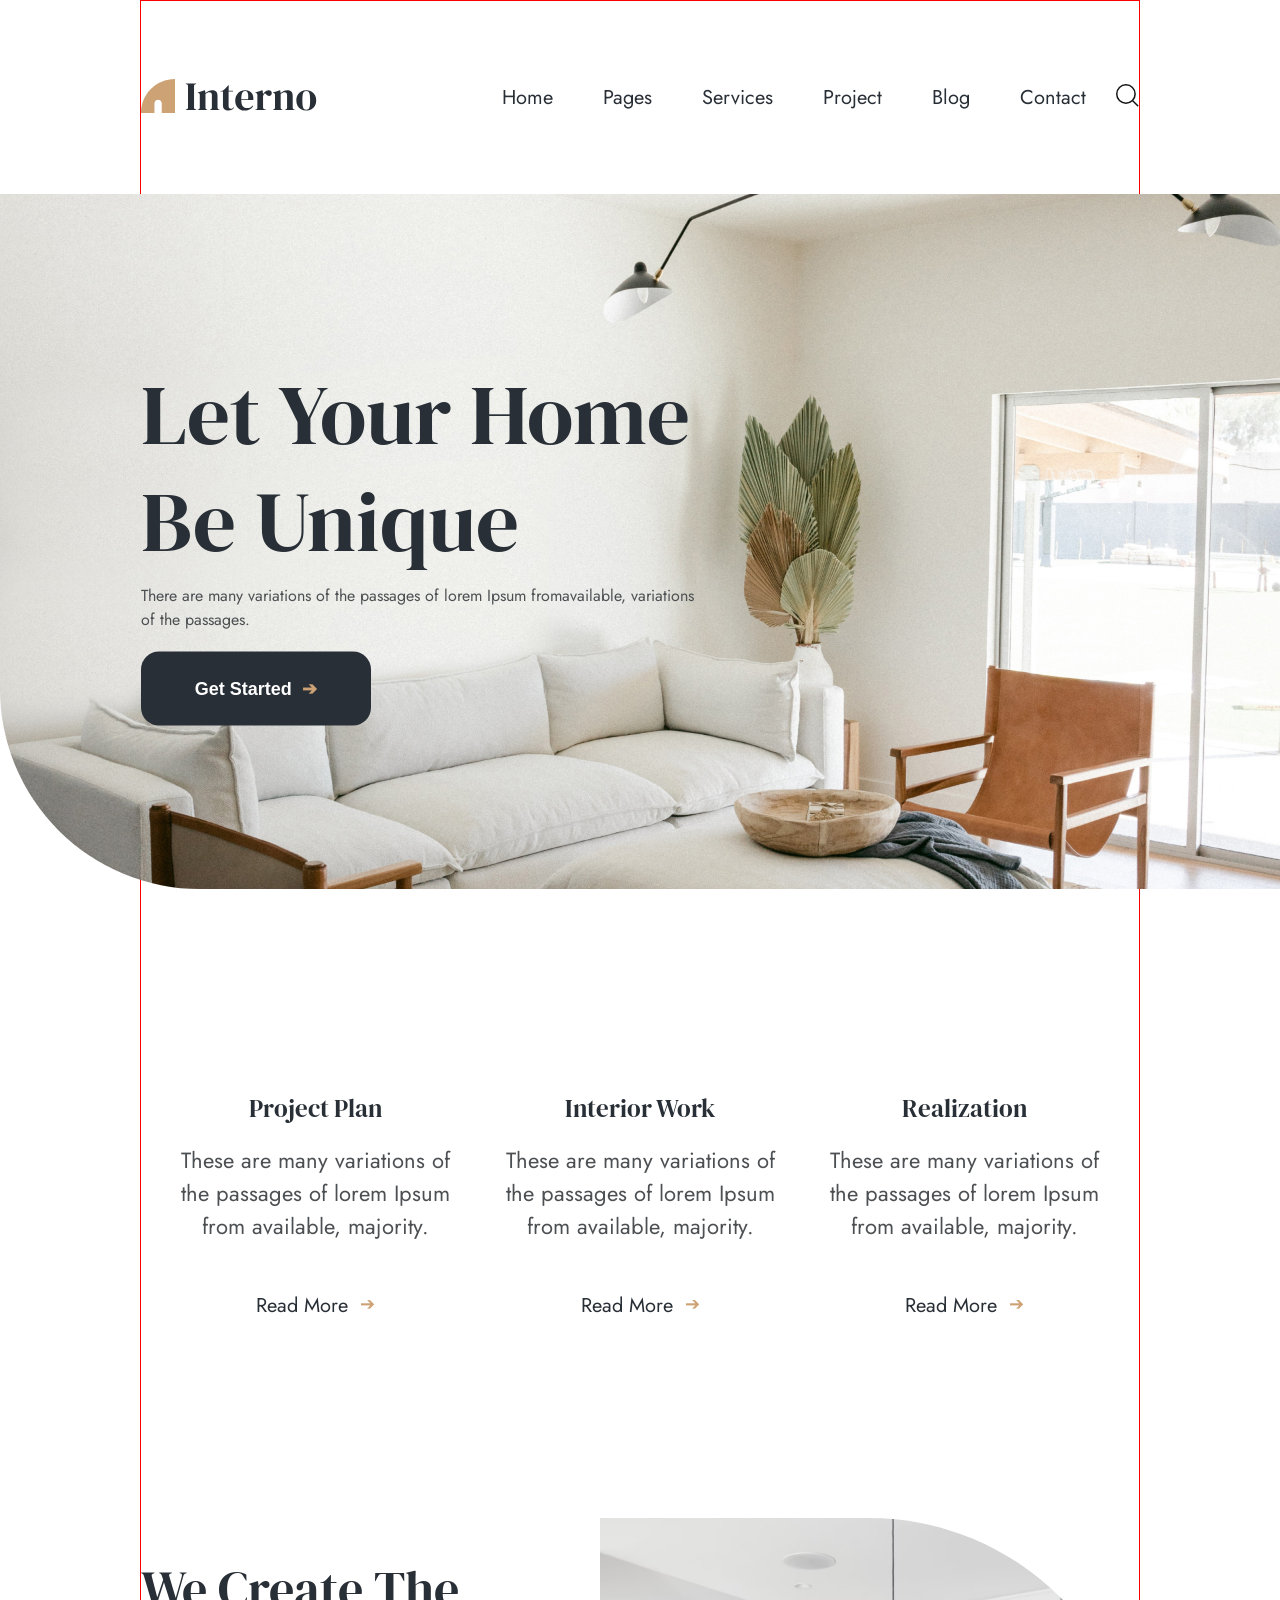
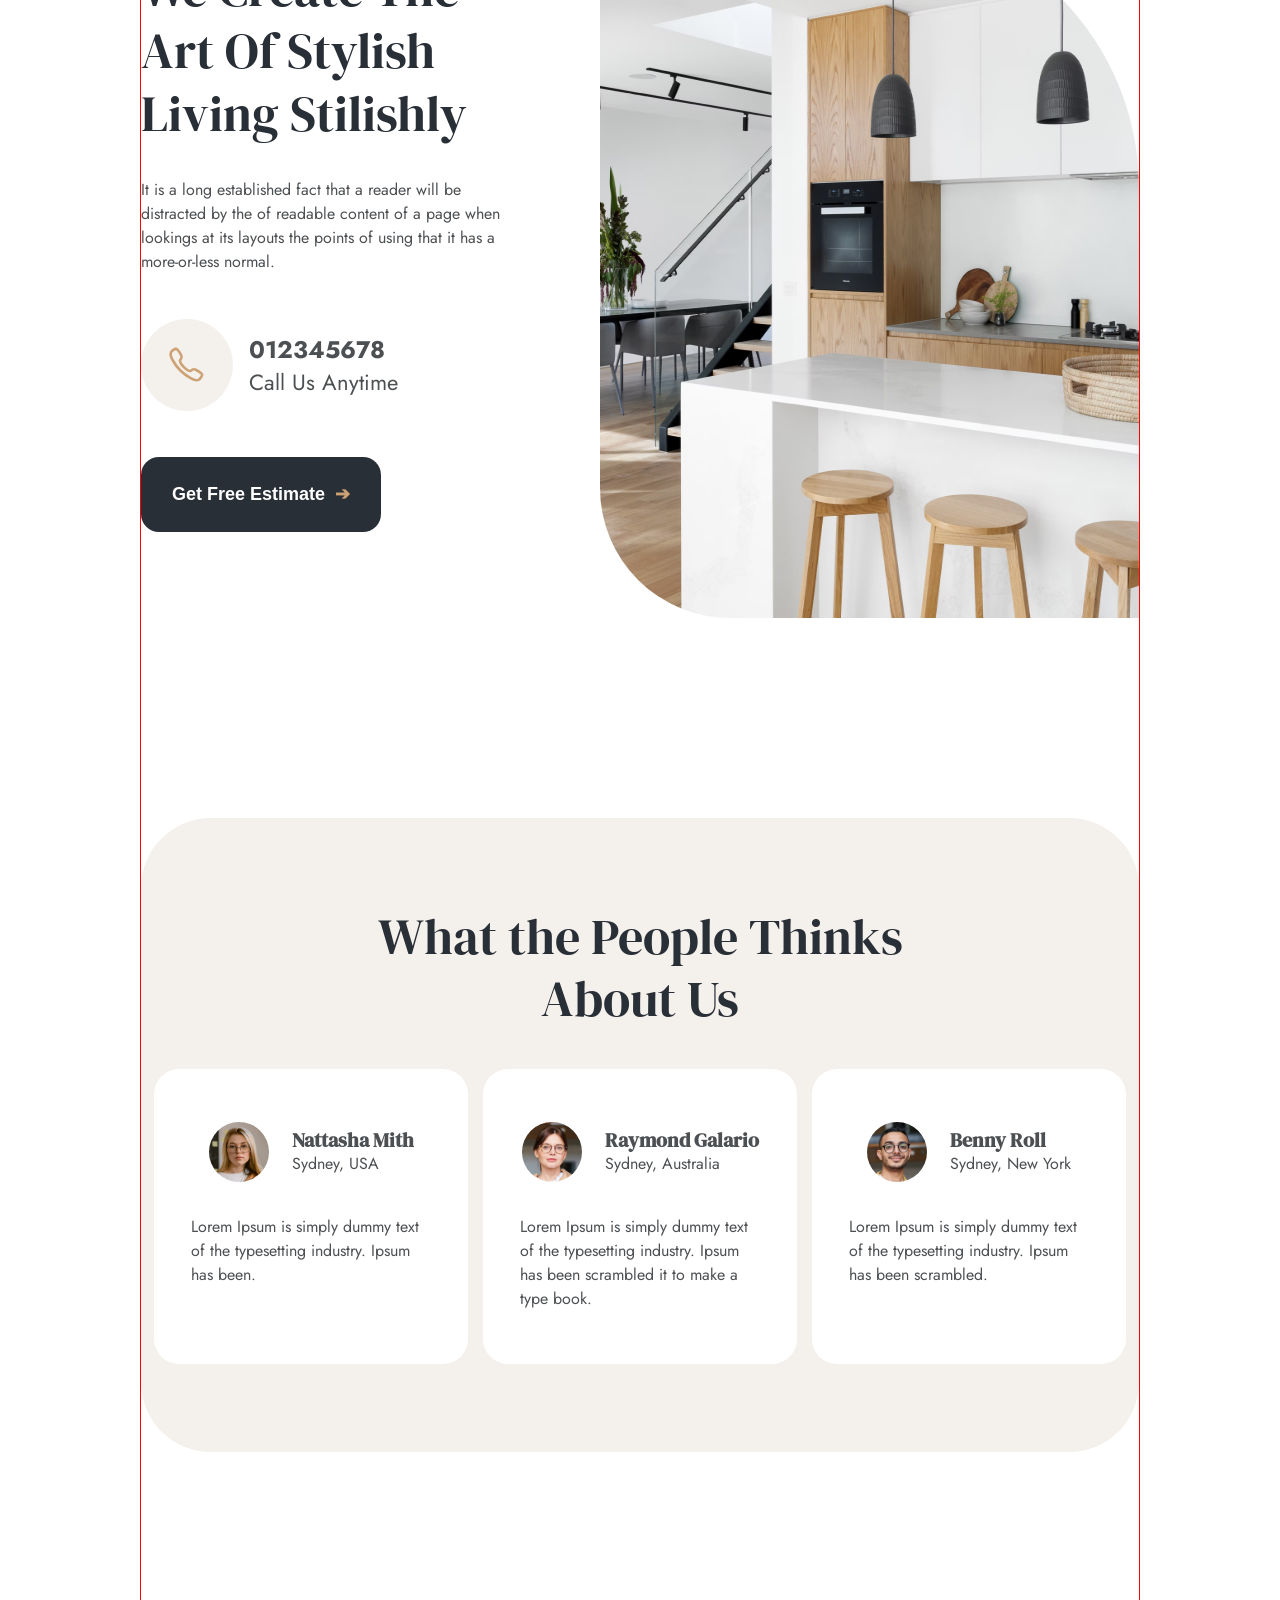
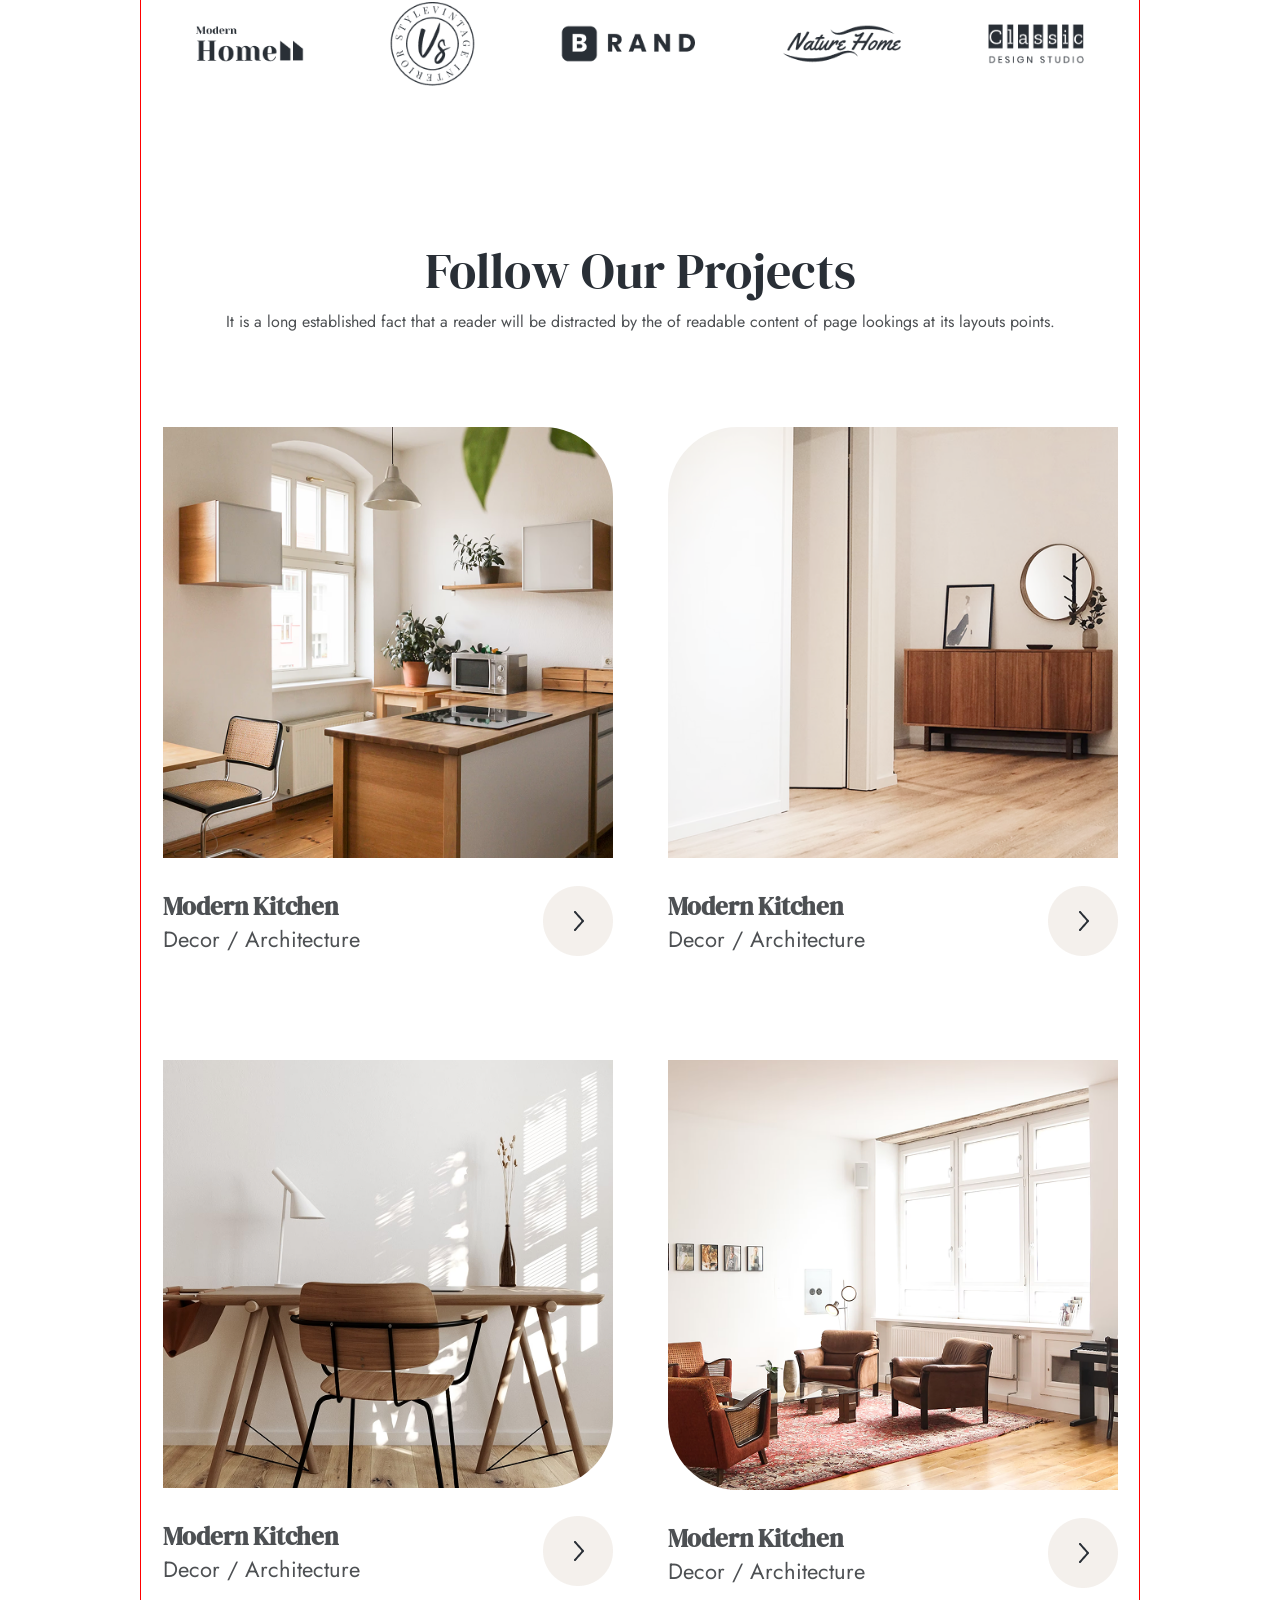
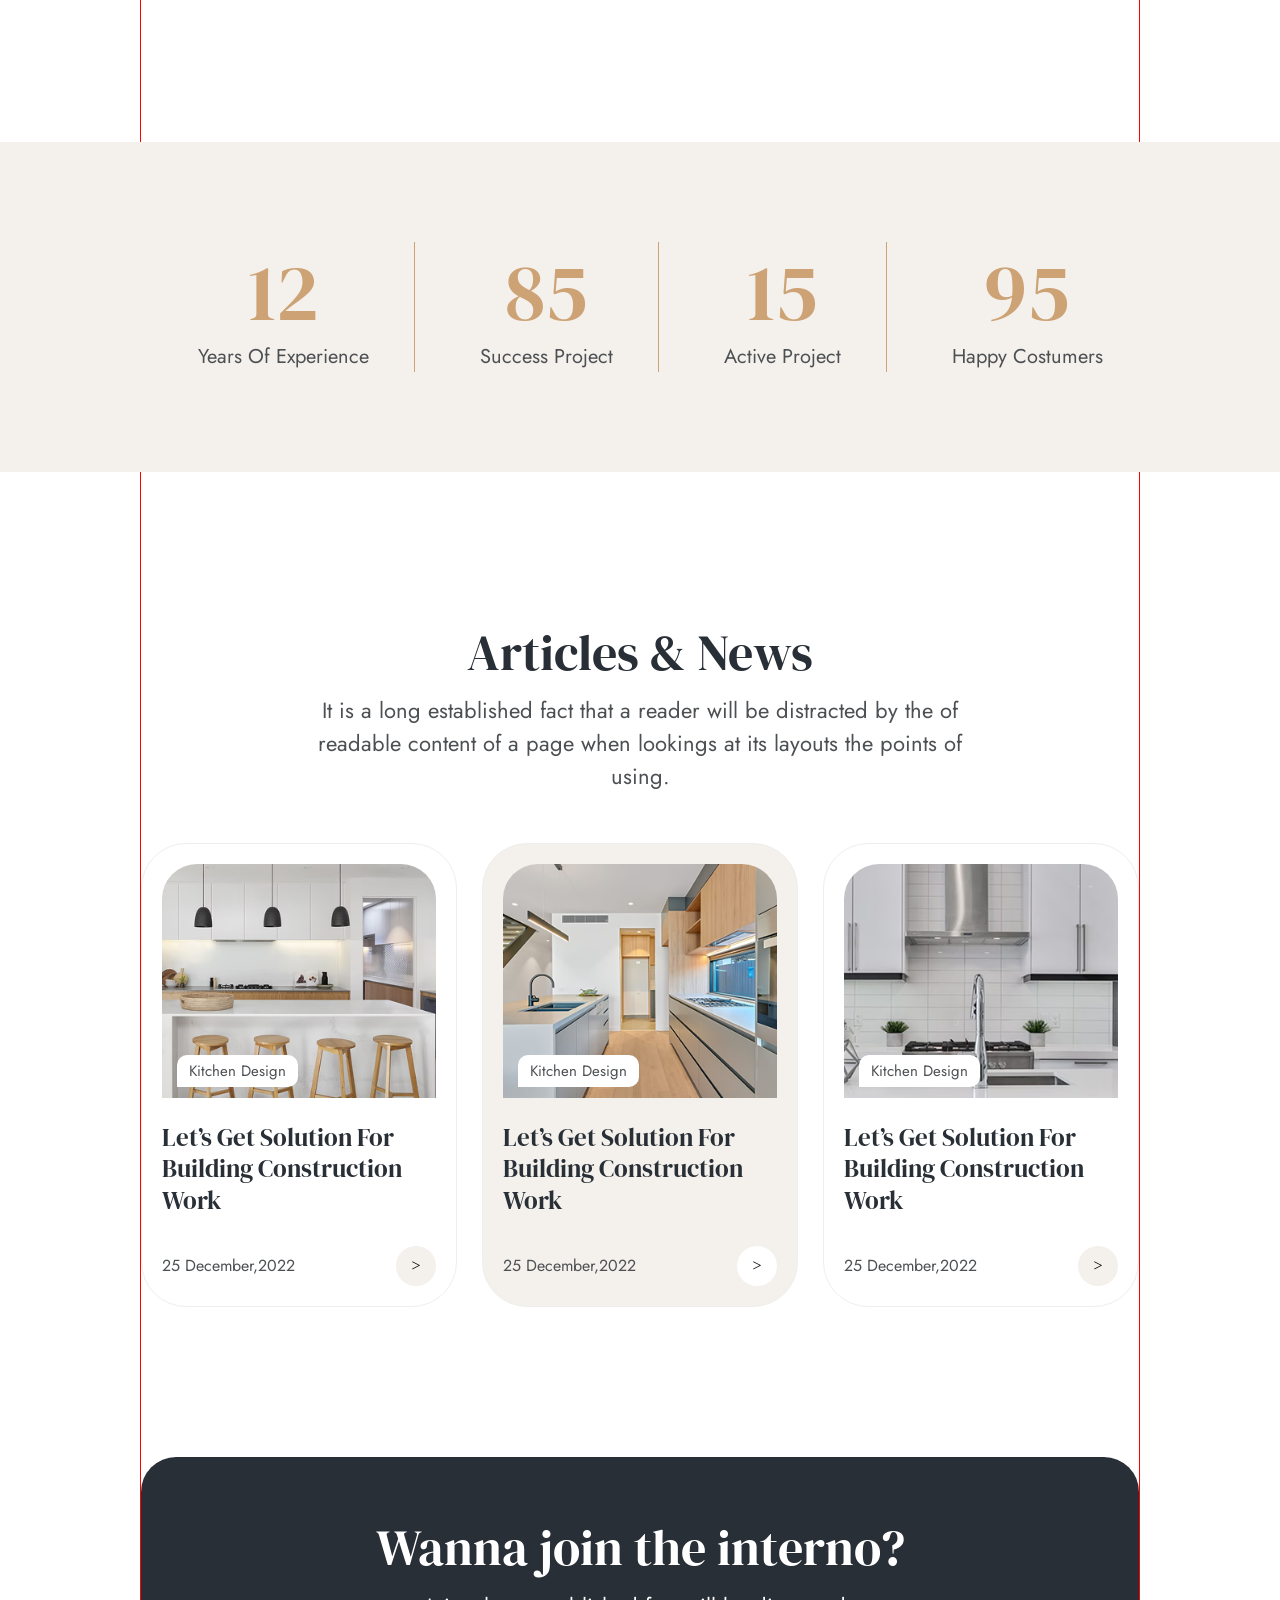
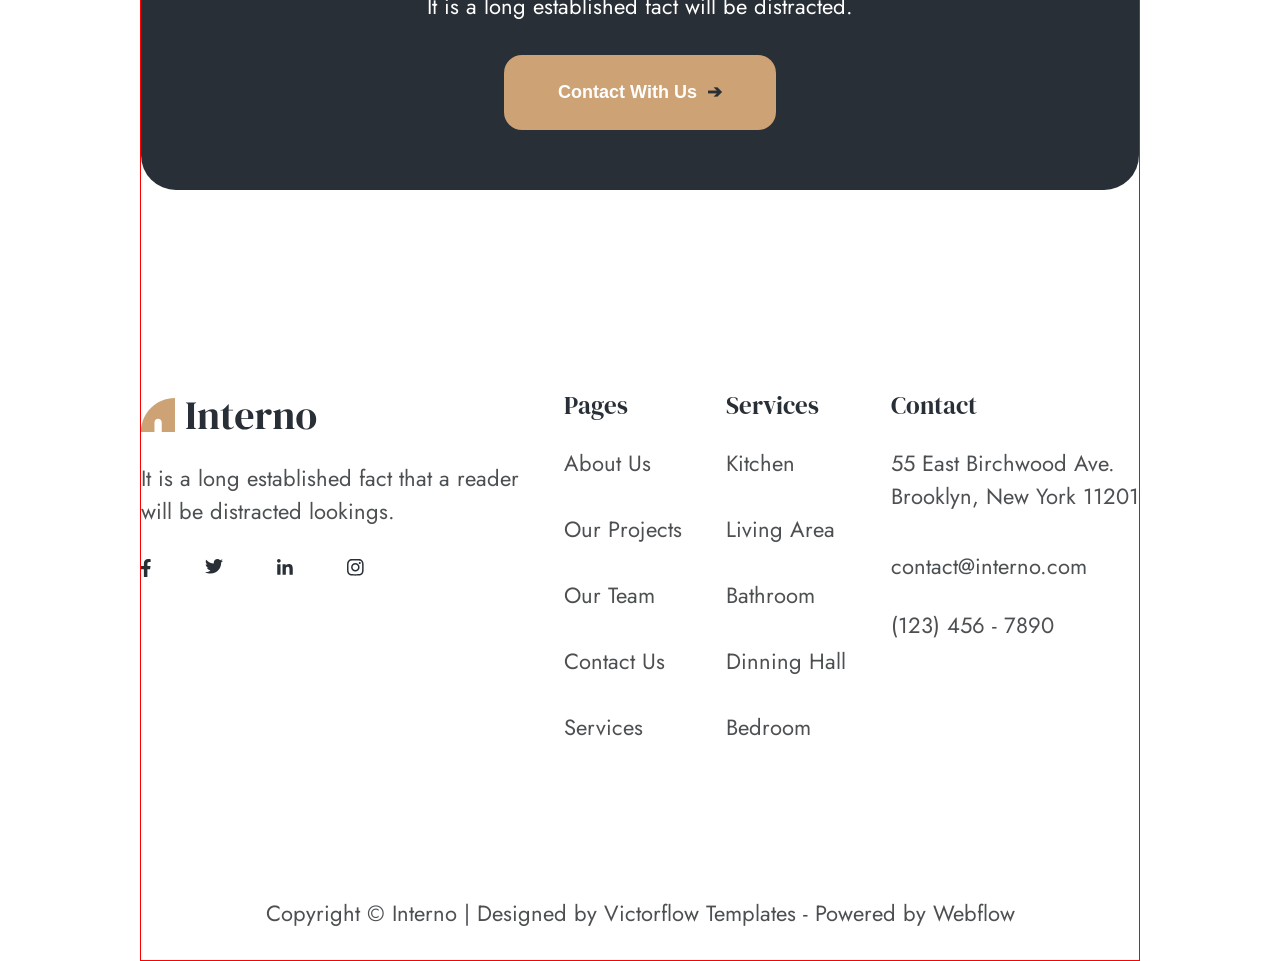
==== html/index.html @ 387ec1e7 "fixes some bugs" ====
<!doctype html>
<html lang="en">
  <head>
    <meta charset="UTF-8" />
    <meta name="viewport" content="width=device-width, initial-scale=1.0" />
    <title>Homepage</title>

    <link rel="stylesheet" href="../css/index.css" />
    <link
      href="https://fonts.googleapis.com/css2?family=Jost:wght@400;500;600&display=swap"
      rel="stylesheet"
    />
    <link
      href="https://fonts.googleapis.com/css2?family=DM+Serif+Display&display=swap"
      rel="stylesheet"
    />
  </head>
  <body>
    <div class="main__wrapper">
      <header>
        <div>
          <figure class="logo">
            <img src="../images/Logo.svg" alt="logo" />
          </figure>
          <nav>
            <div class="nav__links">
              <a href="../html/index.html" title="Home">Home</a>

              <div class="nav__item dropdown">
                <a href="#" title="Pages">Pages</a>
                <ul class="dropdown__menu">
                  <li><a href="#">Our Projects</a></li>
                  <li><a href="#">Proffesionals</a></li>
                  <li><a href="../html/Service-Single.html">Services Single</a></li>
                  <li><a href="../html/Pricing.html">Pricing Plan</a></li>
                  <li><a href="#">Blog</a></li>
                  <li><a href="#">FAQ</a></li>
                </ul>
              </div>

              <a href="#" title="Services">Services</a>
              <a href="#" title="Project">Project</a>
              <a href="#" title="Blog">Blog</a>
              <a href="../html/contactUs.html" title="Contact">Contact</a>
            </div>

            <figure class="searchIcon">
              <img src="../images/Search Icon.svg" alt="search" />
            </figure>
          </nav>
        </div>
      </header>

      <main>
        <div class="hero">
          <img src="../images/homepage1.jpg" alt="Homepage Banner" />

          <div class="hero__content">
            <h1 class="display hero--display">Let Your Home Be Unique</h1>
            <p>
              There are many variations of the passages of lorem Ipsum
              fromavailable, variations of the passages.
            </p>
            <button>
              Get Started
              <span class="arrow">➔</span>
            </button>
          </div>
        </div>
        <section class="summaries">
          <article>
            <h3>Project Plan</h3>
            <p>
              These are many variations of the passages of lorem Ipsum from
              available, majority.
            </p>
            <div><a href="#">Read More</a> <span class="arrow">➔</span></div>
          </article>
          <article>
            <h3>Interior Work</h3>
            <p>
              These are many variations of the passages of lorem Ipsum from
              available, majority.
            </p>
            <div><a href="#">Read More</a> <span class="arrow">➔</span></div>
          </article>
          <article>
            <h3>Realization</h3>
            <p>
              These are many variations of the passages of lorem Ipsum from
              available, majority.
            </p>
            <div><a href="#">Read More </a> <span class="arrow">➔</span></div>
          </article>
        </section>

        <section class="estimate">
          <div class="estimate__text">
            <h1>We Create The Art Of Stylish Living Stilishly</h1>
            <p>
              It is a long established fact that a reader will be distracted by
              the of readable content of a page when lookings at its layouts the
              points of using that it has a more-or-less normal.
            </p>
            <div class="estimate__info">
              <img src="../images/Call Icon.svg" alt="call icon" />
              <p><span>012345678</span>Call Us Anytime</p>
            </div>
            <button>
              Get Free Estimate
              <span class="arrow">➔</span>
            </button>
          </div>
          <img
            class="estimate__kitchen"
            src="../images/homepage2.jpg"
            alt="Kitchen"
          />
        </section>

        <section class="aboutUs">
          <h1>What the People Thinks About Us</h1>
          <div>
            <article>
              <div>
                <img
                  class="profile"
                  src="../images/nattasha.jpg"
                  alt="profile picture"
                />
                <p><span>Nattasha Mith</span>Sydney, USA</p>
              </div>
              <p class="description">
                Lorem Ipsum is simply dummy text of the typesetting industry.
                Ipsum has been.
              </p>
            </article>
            <article>
              <div>
                <img
                  class="profile"
                  src="../images/raymond.jpg"
                  alt="profile picture"
                />
                <p><span>Raymond Galario</span>Sydney, Australia</p>
              </div>
              <p class="description">
                Lorem Ipsum is simply dummy text of the typesetting industry.
                Ipsum has been scrambled it to make a type book.
              </p>
            </article>
            <article>
              <div>
                <img
                  class="profile"
                  src="../images/benny.jpg"
                  alt="profile picture"
                />
                <p><span>Benny Roll</span>Sydney, New York</p>
              </div>
              <p class="description">
                Lorem Ipsum is simply dummy text of the typesetting industry.
                Ipsum has been scrambled.
              </p>
            </article>
          </div>
        </section>
        <section class="clients">
          <img src="../images/Client Logo.png" alt="clients logo" />
        </section>
        <section class="ourProjects">
          <h1>Follow Our Projects</h1>
          <p class="description">
            It is a long established fact that a reader will be distracted by
            the of readable content of page lookings at its layouts points.
          </p>
          <div class="ourProjects__container">
            <div>
              <img
                class="example example--first"
                src="../images/ourProject1.png"
                alt="our project"
              />
              <div class="project__name">
                <p><span>Modern Kitchen</span>Decor / Architecture</p>
                <a href="#"
                  ><img src="../images/greaterThen-arrow.png" alt="arrow icon"
                /></a>
              </div>
            </div>
            <div>
              <img
                class="example example--second"
                src="../images/ourProject2.png"
                alt="our project"
              />
              <div class="project__name">
                <p><span>Modern Kitchen</span>Decor / Architecture</p>
                <a href="#"
                  ><img src="../images/greaterThen-arrow.png" alt="arrow icon"
                /></a>
              </div>
            </div>
            <div>
              <img
                class="example example--third"
                src="../images/ourProject3.png"
                alt="our project"
              />
              <div class="project__name">
                <p><span>Modern Kitchen</span>Decor / Architecture</p>
                <a href="#"
                  ><img src="../images/greaterThen-arrow.png" alt="arrow icon"
                /></a>
              </div>
            </div>
            <div>
              <img
                class="example example--fourth"
                src="../images/ourProject4.png"
                alt="our project"
              />
              <div class="project__name">
                <p><span>Modern Kitchen</span>Decor / Architecture</p>
                <a href="#"
                  ><img src="../images/greaterThen-arrow.png" alt="arrow icon"
                /></a>
              </div>
            </div>
          </div>
        </section>
        <section class="statistics">
          <article class="statistic">
            <h1 class="display">12</h1>
            <p>Years Of Experience</p>
          </article>
          <article class="statistic">
            <h1 class="display">85</h1>
            <p>Success Project</p>
          </article>
          <article class="statistic">
            <h1 class="display">15</h1>
            <p>Active Project</p>
          </article>
          <article class="statistic">
            <h1 class="display">95</h1>
            <p>Happy Costumers</p>
          </article>
        </section>

        <section class="news">
          <h1>Articles & News</h1>
          <p class="description">
            It is a long established fact that a reader will be distracted by
            the of readable content of a page when lookings at its layouts the
            points of using.
          </p>
          <div class="news__container">
            <div class="card">
              <div class="card__image">
                <img src="../images/news1.png" alt="" />
                <p class="tag">Kitchen Design</p>
              </div>

              <h3>Let’s Get Solution For Building Construction Work</h3>

              <div class="card__bottom">
                <p>25 December,2022</p>
                <div class="arrow">></div>
              </div>
            </div>
            <div class="card">
              <div class="card__image">
                <img src="../images/news2.png" alt="" />
                <p class="tag">Kitchen Design</p>
              </div>

              <h3>Let’s Get Solution For Building Construction Work</h3>

              <div class="card__bottom">
                <p>25 December,2022</p>
                <div class="arrow">></div>
              </div>
            </div>
            <div class="card">
              <div class="card__image">
                <img src="../images/news3.png" alt="" />
                <p class="tag">Kitchen Design</p>
              </div>

              <h3>Let’s Get Solution For Building Construction Work</h3>

              <div class="card__bottom">
                <p>25 December,2022</p>
                <div class="arrow">></div>
              </div>
            </div>
          </div>
        </section>

        <section class="contact">
          <h1>Wanna join the interno?</h1>
          <p>It is a long established fact will be distracted.</p>
          <button class="button--primary">
            Contact With Us <span class="arrow">➔</span>
          </button>
        </section>
      </main>

      <footer class="footer">
        <div class="footer__container">
          <div class="footer__col footer__col--brand">
            <figure>
              <a href=""><img src="../images/Logo.svg" alt="Interno Logo" /></a>
            </figure>
            <p class="footer__desc">
              It is a long established fact that a reader <br />
              will be distracted lookings.
            </p>

            <div class="footer__socials">
              <a href="https://www.facebook.com/"
                ><img src="../images/facebook icon.svg" alt="Facebook logo"
              /></a>
              <a href="https://x.com/"
                ><img src="../images/twitter.svg" alt="Twitter logo" />
              </a>
              <a href="https://www.linkedin.com/"
                ><img src="../images/linkedIn icon.svg" alt="LinkedIn logo"
              /></a>
              <a href="https://www.instagram.com/"
                ><img src="../images/instagram icon.svg" alt="Instagram icon"
              /></a>
            </div>
          </div>

          <div class="footer__col--pages">
            <h3>Pages</h3>
            <ul>
              <a href=""><li>About Us</li></a>
              <a href=""><li>Our Projects</li></a>
              <a href=""><li>Our Team</li></a>
              <a href=""><li>Contact Us</li></a>
              <a href=""><li>Services</li></a>
            </ul>
          </div>

          <div class="footer__col--services">
            <h3>Services</h3>
            <ul>
              <a href=""><li>Kitchen</li></a>
              <a href=""><li>Living Area</li></a>
              <a href=""><li>Bathroom</li></a>
              <a href=""><li>Dinning Hall</li></a>
              <a href=""><li>Bedroom</li></a>
            </ul>
          </div>

          <div class="footer__col--contact">
            <h3>Contact</h3>
            <p class="address">
              55 East Birchwood Ave.<br />Brooklyn, New York 11201
            </p>
            <a href=""><p class="email">contact@interno.com</p></a>
            <a href=""><p>(123) 456 - 7890</p></a>
          </div>
        </div>
        <div class="copyright">
          <p>
            Copyright © Interno | Designed by Victorflow Templates - Powered by
            Webflow
          </p>
        </div>
      </footer>
    </div>
  </body>
</html>
---- css/index.css ----
.display {
  font-family: "DM Serif Display", serif;
  font-size: 85px;
  line-height: 125%;
  color: #292f36;
  font-weight: 400;
}

h1 {
  font-family: "DM Serif Display", serif;
  font-size: 50px;
  line-height: 125%;
  color: #292f36;
  font-weight: 400;
}

h2 {
  font-family: "DM Serif Display", serif;
  font-size: 35px;
  line-height: 125%;
  color: #292f36;
  font-weight: 400;
}

h3 {
  font-family: "DM Serif Display", serif;
  font-size: 25px;
  line-height: 125%;
  color: #292f36;
  font-weight: 400;
}

h4 {
  font-family: "DM Serif Display", serif;
  font-size: 22px;
  line-height: 125%;
  color: #292f36;
  font-weight: 400;
}

h5 {
  font-family: "DM Serif Display", serif;
  font-size: 20px;
  line-height: 125%;
  color: #292f36;
  font-weight: 400;
}

h6 {
  font-family: "DM Serif Display", serif;
  font-size: 18px;
  line-height: 125%;
  color: #292f36;
  font-weight: 400;
}

p {
  font-family: "Jost", sans-serif;
  line-height: 150%;
  color: #4d5053;
  letter-spacing: 1%;
}

.email {
  font-family: "Jost", sans-serif;
  line-height: 300%;
  color: #4d5053;
  letter-spacing: 1%;
  font-size: 22px;
}

button {
  display: inline-flex;
  align-items: center;
  gap: 10px;
  padding: 26px 54px;
  border-radius: 18px;
  border: none;
  font-size: 18px;
  line-height: 125%;
  letter-spacing: 2%;
  font-weight: 600;
  color: #ffffff;
  align-items: center;
  gap: 10px;
  background-color: #292f36;
}
button .arrow {
  font-size: 18px;
  color: #cda274;
}
button:hover {
  background-color: rgb(29.9947368421, 34.3842105263, 39.5052631579);
}

.button--primary {
  background-color: #cda274;
}
.button--primary .arrow {
  color: #292f36;
}
.button--primary:hover {
  background-color: rgb(198.253968254, 149.4523809524, 97.246031746);
}

* {
  margin: 0;
  padding: 0;
}

body {
  overflow-x: hidden;
}

.main__wrapper {
  border: 1px solid red;
  max-width: 1000px;
  width: 100%;
  margin: 0 auto;
  box-sizing: border-box;
}

header div {
  margin: 28px 0;
  display: flex;
  align-items: center;
}
header div nav {
  display: flex;
  align-items: center;
  margin-left: auto;
}
header div nav .nav__links {
  display: flex;
  gap: 50px;
  position: relative;
}
header div nav .nav__links a {
  text-decoration: none;
  color: #292f36;
  line-height: 125%;
  font-size: 20px;
  font-family: "Jost", sans-serif;
}
header div nav .nav__links a:hover {
  color: #cda274;
}
header div nav .nav__links .nav__item {
  position: relative;
}
header div nav .nav__links .nav__item a {
  text-decoration: none;
  color: #292f36;
  line-height: 125%;
  font-size: 20px;
  font-family: "Jost", sans-serif;
}
header div nav .nav__links .nav__item:hover {
  color: #cda274;
}
header div nav .nav__links .nav__item.dropdown .dropdown__menu {
  display: none;
  position: absolute;
  top: 100%;
  left: 0;
  background-color: #fff;
  border: 1px solid #ddd;
  list-style: none;
  padding: 0;
  margin: 0;
  min-width: 160px;
  z-index: 100;
}
header div nav .nav__links .nav__item.dropdown .dropdown__menu li a {
  padding: 10px;
  display: block;
  color: #292f36;
  text-decoration: none;
}
header div nav .nav__links .nav__item.dropdown .dropdown__menu li a:hover {
  color: #cda274;
}
header div nav .nav__links .nav__item.dropdown:hover .dropdown__menu {
  display: block;
}
header div nav .searchIcon {
  margin-left: 30px;
}

ol {
  font-family: "Jost", sans-serif;
  color: #4d5053;
  line-height: 270%;
  letter-spacing: 1%;
}
ol ::marker {
  color: #cda274;
}

li {
  font-family: "Jost", sans-serif;
  color: #4d5053;
  line-height: 300%;
  letter-spacing: 1%;
  font-size: 22px;
  white-space: nowrap;
}

footer {
  margin-bottom: 30px;
  margin-top: 200px;
}
footer .footer__container {
  display: flex;
  justify-content: space-between;
  flex-wrap: wrap;
  max-width: 1000px;
  margin-bottom: 134px;
  gap: 40px;
}
footer p {
  font-size: 22px;
}
footer a {
  text-decoration: none;
}
footer li {
  font-size: 22px;
}
footer li:hover {
  color: #cda274;
}
footer .footer__col figure {
  margin-bottom: 18px;
}
footer .footer__desc {
  margin-bottom: 31px;
  font-size: 22px;
}
footer .footer__socials {
  display: flex;
  gap: 54px;
  margin-bottom: 182px;
}
footer .footer__col--pages li {
  list-style: none;
}
footer .footer__col--pages h3 {
  margin-bottom: 9px;
}
footer .footer__col--services li {
  list-style: none;
}
footer .footer__col--services h3 {
  margin-bottom: 9px;
}
footer .footer__col--contact h3 {
  margin-bottom: 26px;
}
footer .footer__col--contact .address {
  margin-bottom: 20px;
  font-size: 22px;
}
footer .footer__col--contact .email {
  margin-bottom: 10px;
}
footer .footer__col--contact p:hover {
  color: #cda274;
}
footer .copyright {
  text-align: center;
  font-size: 22px;
}

.hero {
  position: relative;
  width: 100vw;
  margin-left: calc(-50vw + 50%);
  overflow: hidden;
  margin-bottom: 100px;
}
.hero img {
  width: 100vw;
  margin-left: calc(-50vw + 50%);
  border-bottom-left-radius: 200px;
}
.hero .hero__content {
  position: absolute;
  width: 567px;
  top: 50%;
  left: 11%;
  transform: translateY(-50%);
}
.hero .hero__content .display {
  margin-bottom: 10px;
}
.hero .hero__content p {
  margin-bottom: 20px;
}

.summaries {
  display: flex;
  gap: 20px;
  padding: 0 22px;
}
.summaries article {
  display: flex;
  flex-direction: column;
  align-items: center;
  margin-bottom: 100px;
  padding: 100px 10px;
  transition: background-color 0.2s;
}
.summaries article h3 {
  margin-bottom: 20px;
}
.summaries article p {
  font-size: 22px;
  margin-bottom: 50px;
  text-align: center;
}
.summaries article div {
  display: flex;
  gap: 12px;
}
.summaries article div a {
  text-decoration: none;
  color: #292f36;
  line-height: 125%;
  font-size: 20px;
  font-family: "Jost", sans-serif;
}
.summaries article div a:hover {
  color: #cda274;
}
.summaries article:hover {
  background-color: #f4f0ec;
  border-radius: 50px;
}
.summaries .arrow {
  font-size: 18px;
  color: #cda274;
}

.estimate {
  display: flex;
  gap: 75px;
  margin-bottom: 200px;
}
.estimate__kitchen {
  width: 54%;
  height: 700px;
  border-bottom-left-radius: 130px;
  border-top-right-radius: 270px;
}
.estimate__text {
  margin: 40px 0;
}
.estimate__text h1 {
  margin-bottom: 33px;
}
.estimate__text img {
  width: 93px;
  height: 93px;
}
.estimate__info {
  display: flex;
  gap: 15px;
  margin: 45px 0;
}
.estimate__info p {
  font-size: 22px;
  display: flex;
  flex-direction: column;
  justify-content: center;
}
.estimate__info p span {
  font-size: 24px;
  font-weight: 700;
}
.estimate button {
  padding: 26px 31px;
}

.aboutUs {
  display: flex;
  flex-direction: column;
  gap: 38px;
  padding: 88px 24px;
  background-color: #f4f0ec;
  border-radius: 70px;
  align-items: center;
}
.aboutUs h1 {
  width: 547px;
  text-align: center;
}
.aboutUs div {
  display: flex;
  gap: 15px;
}
.aboutUs div article {
  background-color: #ffffff;
  border-radius: 25px;
  padding: 53px 37px;
  display: flex;
  flex-direction: column;
  align-items: center;
  width: 240px;
  transition: 0.3s;
}
.aboutUs div article:hover {
  box-shadow: 0 10px 30px rgba(0, 0, 0, 0.1);
}
.aboutUs div article div {
  gap: 23px;
  margin-bottom: 33px;
}
.aboutUs div article div p {
  font-size: 16px;
  display: flex;
  flex-direction: column;
  justify-content: center;
}
.aboutUs div article div p span {
  font-size: 20px;
  font-weight: 700;
  font-family: "DM Serif Display", serif;
}
.aboutUs div article div .description {
  font-size: 22px;
}
.aboutUs div article div .profile {
  width: 60px;
  height: 60px;
  border-radius: 50%;
  object-fit: cover;
}

.clients {
  margin: 150px 55px;
}
.clients img {
  width: 100%;
}

.ourProjects {
  display: flex;
  flex-direction: column;
  align-items: center;
  margin-bottom: 150px;
}
.ourProjects .description {
  margin-top: 8px;
  margin-bottom: 93px;
}
.ourProjects__container {
  display: grid;
  grid-template-columns: repeat(2, 1fr);
  row-gap: 100px;
  column-gap: 55px;
}
.ourProjects__container .example {
  width: 450px;
}
.ourProjects__container .example--first {
  border-top-right-radius: 70px;
}
.ourProjects__container .example--second {
  border-top-left-radius: 70px;
}
.ourProjects__container .example--third {
  border-bottom-right-radius: 70px;
}
.ourProjects__container .example--fourth {
  border-bottom-left-radius: 70px;
}
.ourProjects__container .project__name {
  margin-top: 24px;
  display: flex;
  justify-content: space-between;
  align-items: center;
}
.ourProjects__container .project__name p {
  font-size: 22px;
  display: flex;
  flex-direction: column;
  justify-content: center;
}
.ourProjects__container .project__name p span {
  font-size: 25px;
  font-weight: 700;
  font-family: "DM Serif Display", serif;
}
.ourProjects__container .project__name p span:hover {
  color: #cda274;
}
.ourProjects__container .project__name a img {
  width: 70px;
  height: 70px;
}

.statistics {
  width: 100vw;
  margin-left: calc(-50vw + 50%);
  background-color: #f4f0ec;
  display: flex;
  gap: 45px;
  align-items: center;
  padding: 100px 0;
  justify-content: center;
}
.statistics h1 {
  color: #cda274;
  font-size: 80px;
}
.statistics p {
  font-size: 20px;
}
.statistics .statistic {
  text-align: center;
  padding: 0 20px;
  padding-right: 45px;
  border-right: 1px solid #cda274;
}
.statistics .statistic:last-child {
  border-right: none;
  padding-right: 0;
}

.news {
  display: flex;
  flex-direction: column;
  align-items: center;
  text-align: center;
  margin: 150px 0;
}
.news h1 {
  margin-bottom: 10px;
}
.news .description {
  font-size: 22px;
  margin-bottom: 50px;
  width: 700px;
}
.news__container {
  display: grid;
  grid-template-columns: repeat(3, 1fr);
  gap: 25px;
}

.card {
  background: #ffffff;
  border-radius: 45px;
  padding: 20px;
  text-align: left;
  border: 1px solid #eee;
  transition: 0.3s;
}
.card:nth-child(2) {
  background-color: #f4f0ec;
}
.card:nth-child(2) .arrow {
  background: #ffffff;
}
.card:hover {
  box-shadow: 0 10px 30px rgba(0, 0, 0, 0.1);
}
.card h3 {
  margin-bottom: 30px;
  margin-top: 20px;
}
.card h3:hover {
  color: #cda274;
}

.card__image {
  position: relative;
}
.card__image img {
  width: 100%;
  border-top-left-radius: 35px;
  border-top-right-radius: 35px;
}
.card__image .tag {
  position: absolute;
  bottom: 15px;
  left: 15px;
  background: #ffffff;
  padding: 5px 12px;
  border-radius: 10px;
  border-bottom-left-radius: 0;
  font-size: 15px;
}

.card__bottom {
  display: flex;
  justify-content: space-between;
  align-items: center;
}
.card__bottom .arrow {
  width: 40px;
  height: 40px;
  background: #f4f0ec;
  border-radius: 50%;
  display: flex;
  align-items: center;
  justify-content: center;
}

.contact {
  border-radius: 35px;
  background-color: #292f36;
  display: flex;
  flex-direction: column;
  align-items: center;
  padding: 60px 200px;
}
.contact h1 {
  color: #ffffff;
  margin-bottom: 11px;
}
.contact p {
  font-size: 22px;
  color: #ffffff;
  margin-bottom: 32px;
}

/*# sourceMappingURL=index.css.map */
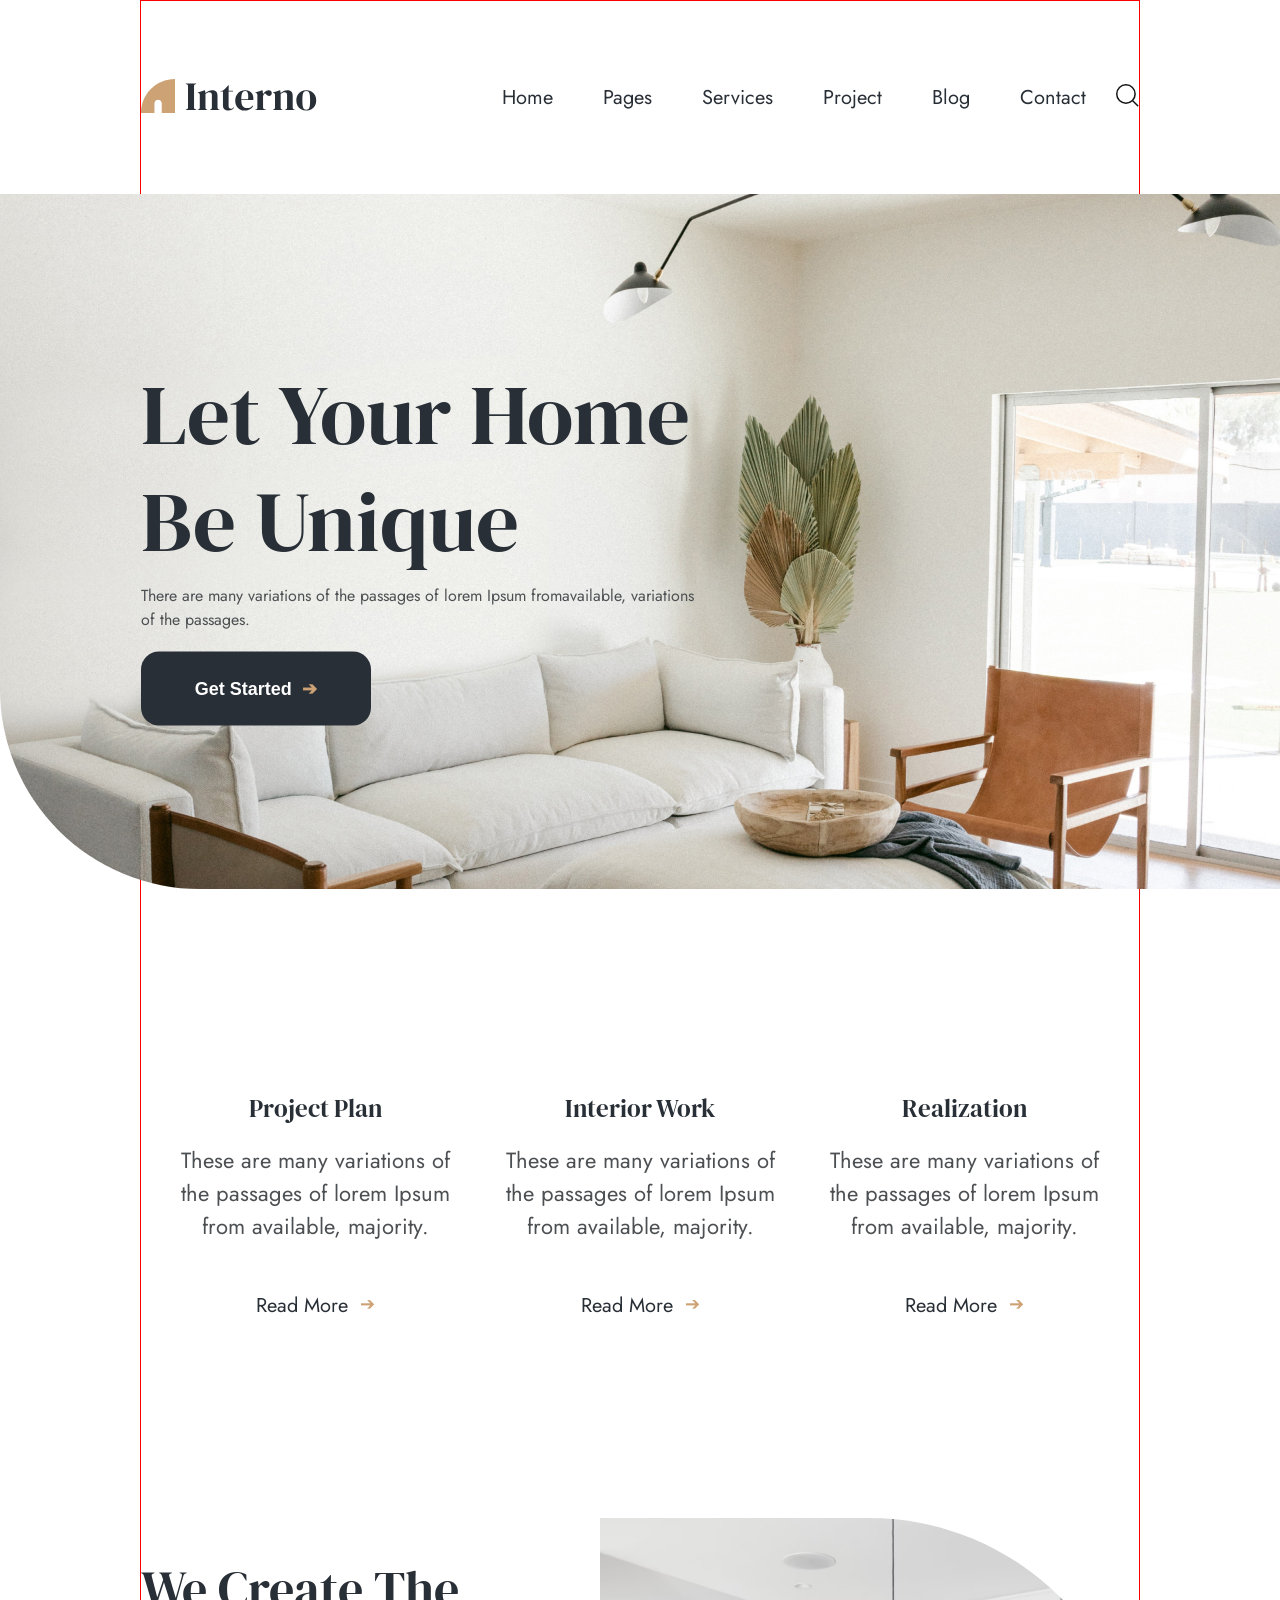
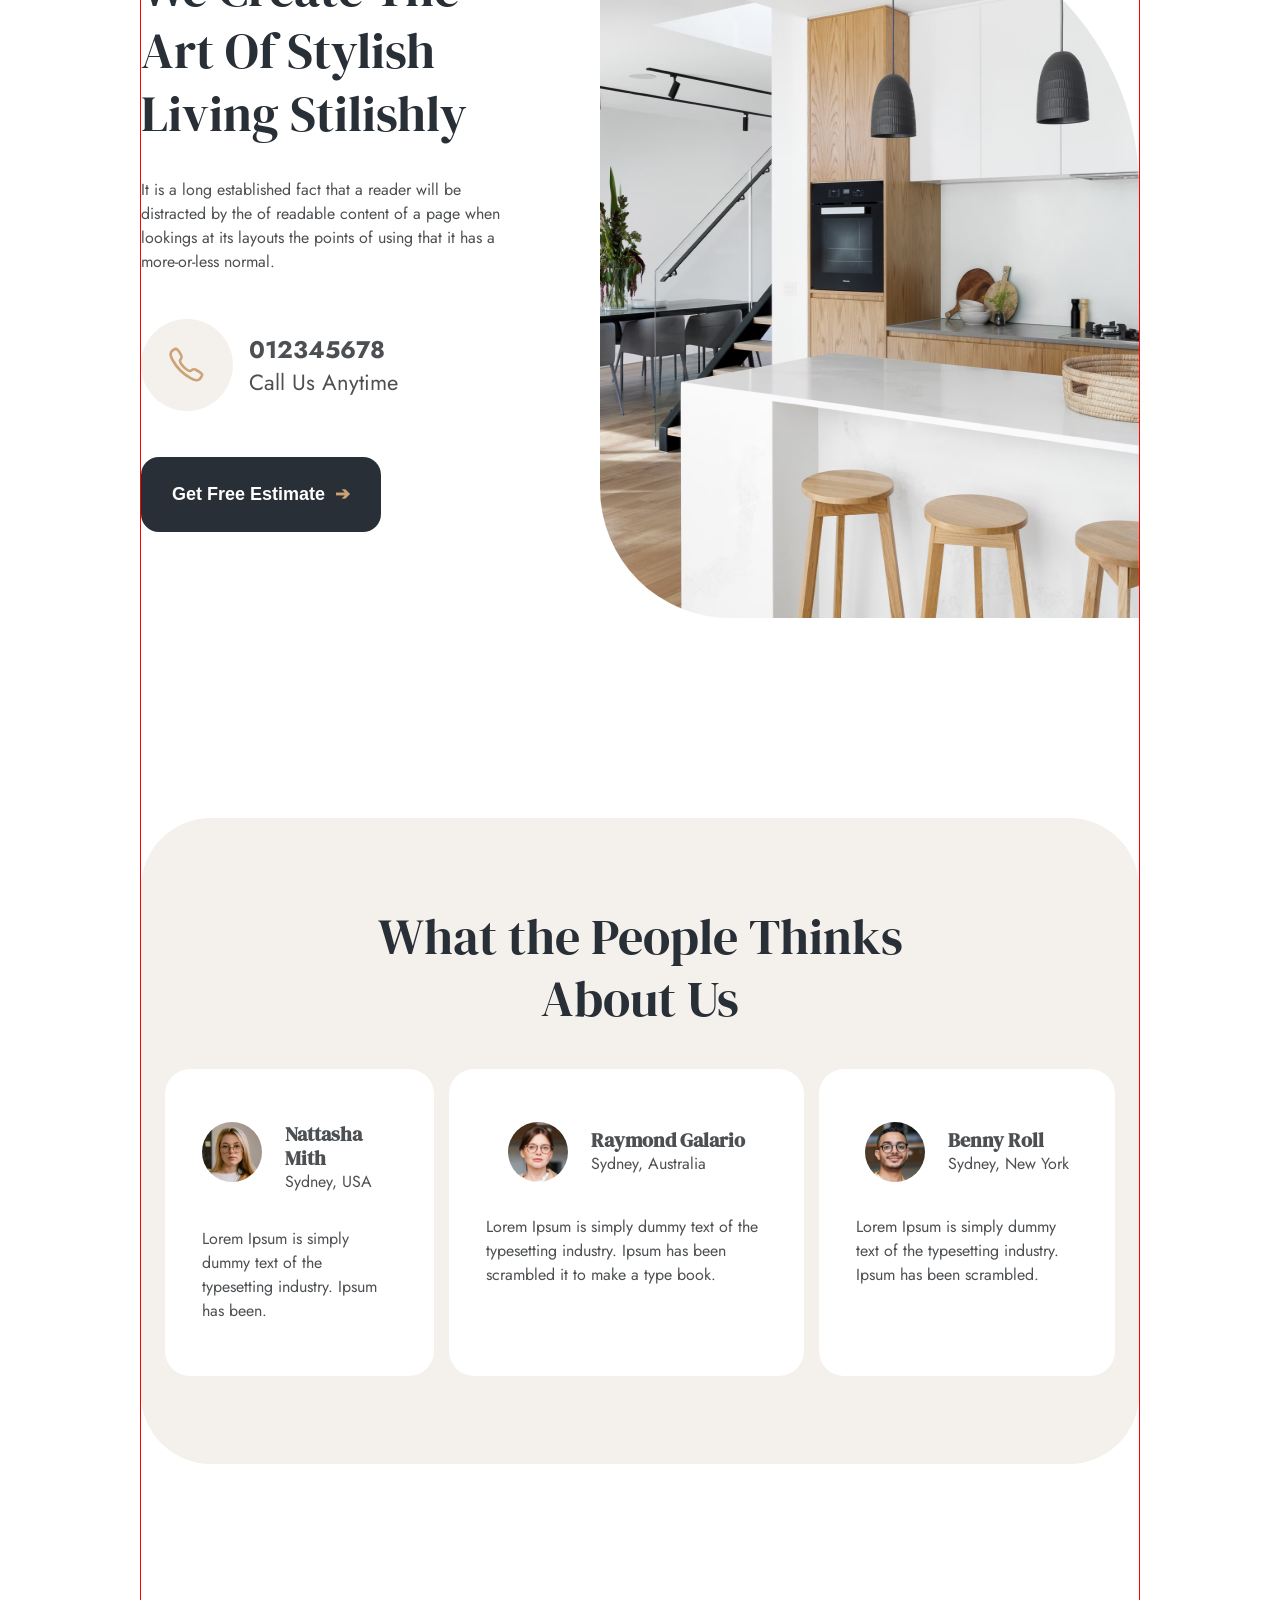
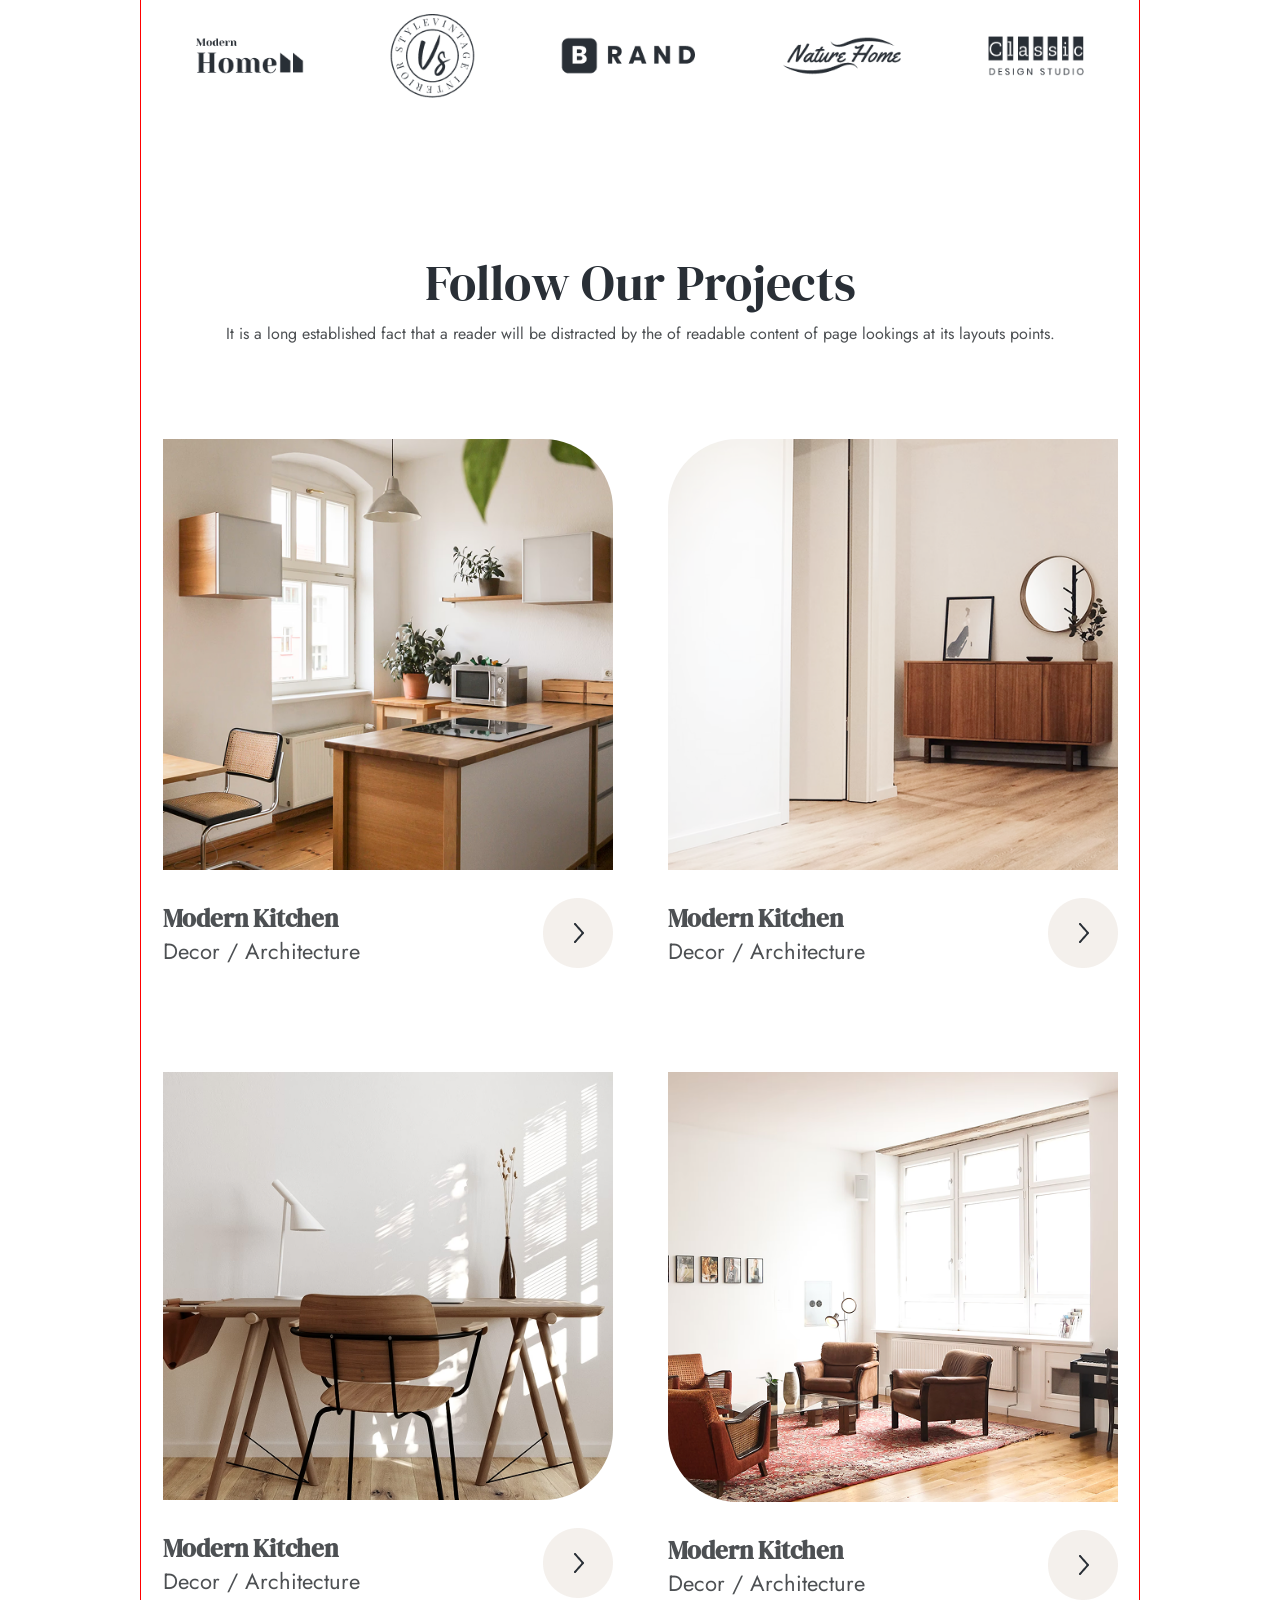
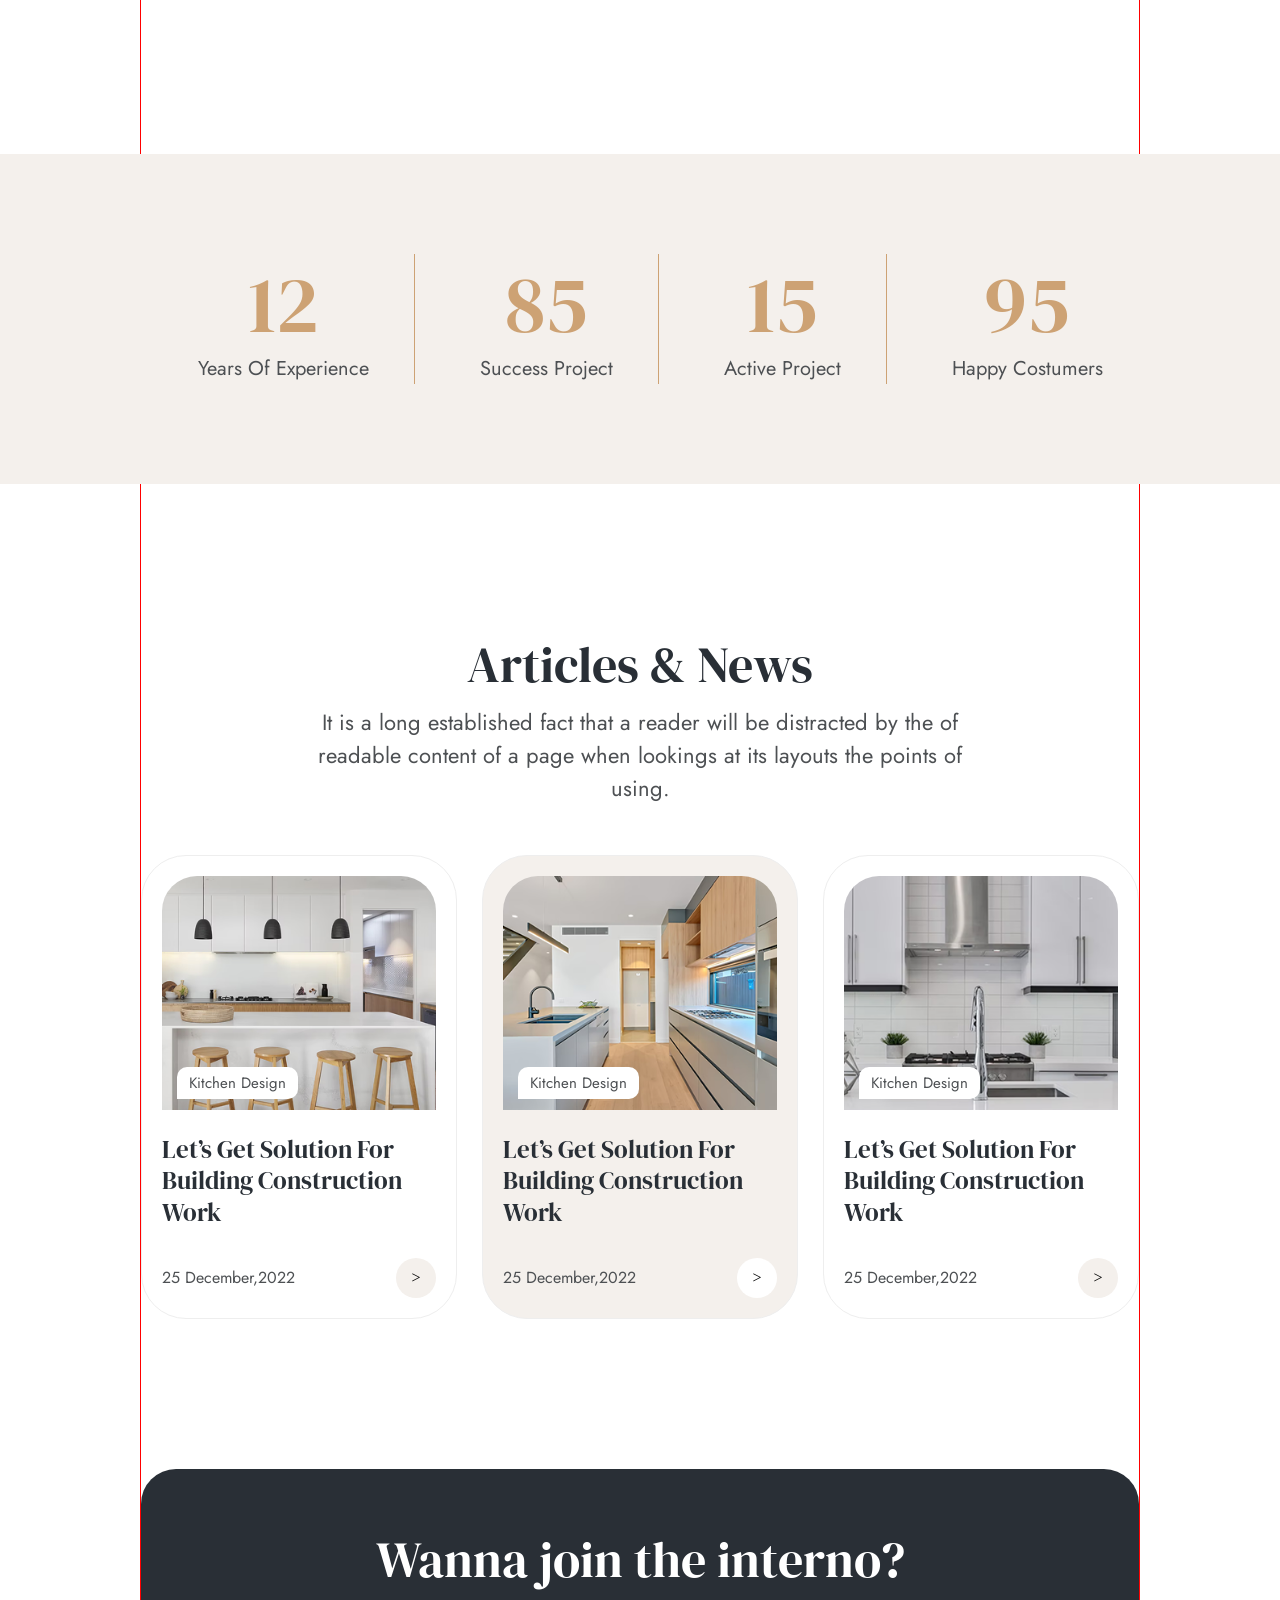
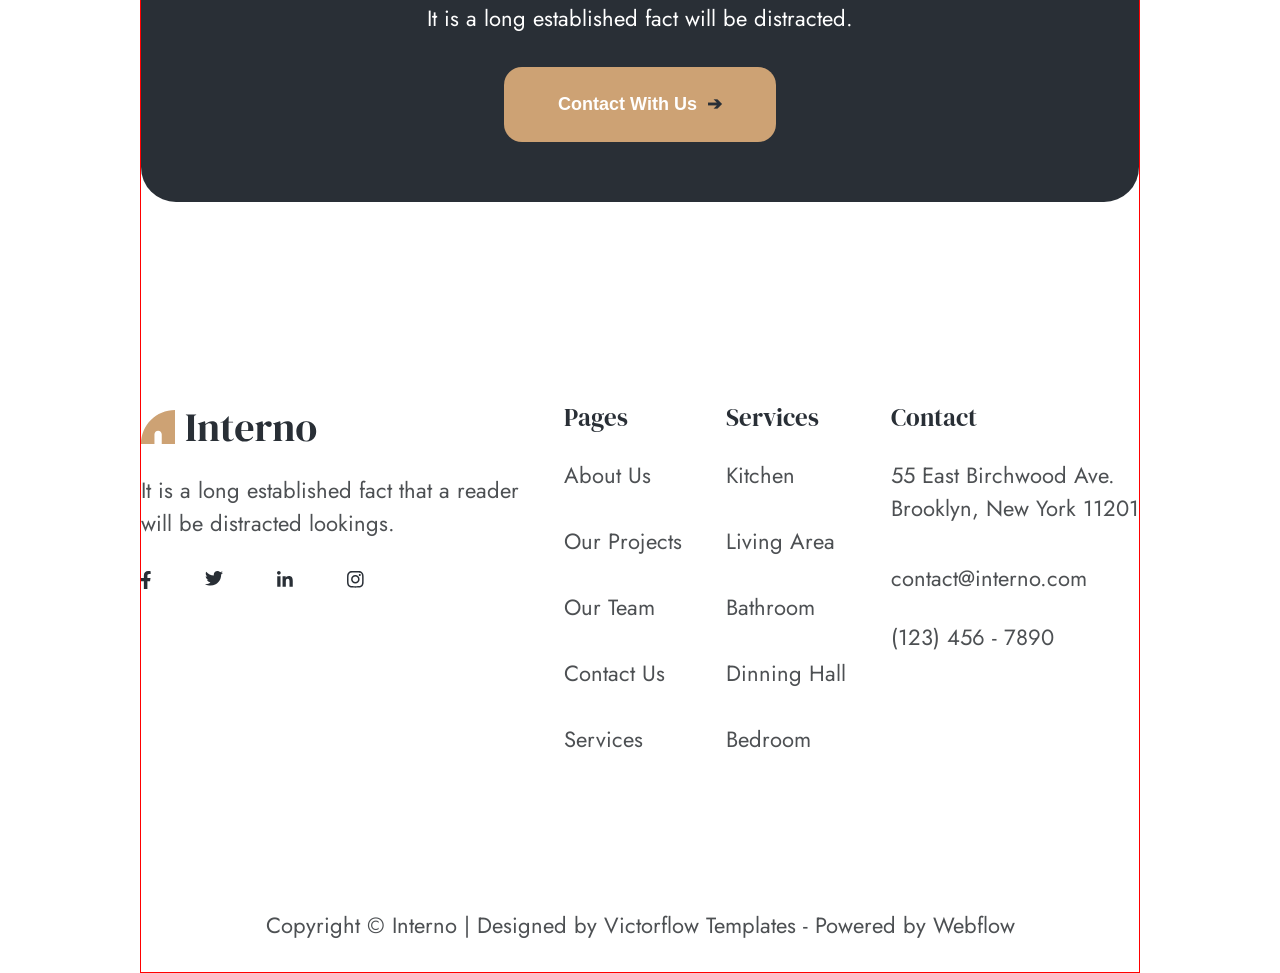
==== commit 1a2e198d: "responsive design  for 900px in homepage" ====
--- a/html/index.html
+++ b/html/index.html
@@ -22,26 +22,31 @@
           <figure class="logo">
             <img src="../images/Logo.svg" alt="logo" />
           </figure>
-          <nav>
+
+          <nav class="nav">
+            <input type="checkbox" id="navCheck" class="nav__check" />
+
+            <label for="navCheck" class="nav__toggle">☰</label>
+
             <div class="nav__links">
-              <a href="../html/index.html" title="Home">Home</a>
+              <a href="#">Home</a>
 
               <div class="nav__item dropdown">
-                <a href="#" title="Pages">Pages</a>
+                <a href="#">Pages</a>
                 <ul class="dropdown__menu">
                   <li><a href="#">Our Projects</a></li>
-                  <li><a href="#">Proffesionals</a></li>
-                  <li><a href="../html/Service-Single.html">Services Single</a></li>
-                  <li><a href="../html/Pricing.html">Pricing Plan</a></li>
+                  <li><a href="#">Professionals</a></li>
+                  <li><a href="#">Services Single</a></li>
+                  <li><a href="#">Pricing Plan</a></li>
                   <li><a href="#">Blog</a></li>
                   <li><a href="#">FAQ</a></li>
                 </ul>
               </div>
 
-              <a href="#" title="Services">Services</a>
-              <a href="#" title="Project">Project</a>
-              <a href="#" title="Blog">Blog</a>
-              <a href="../html/contactUs.html" title="Contact">Contact</a>
+              <a href="#">Services</a>
+              <a href="#">Project</a>
+              <a href="#">Blog</a>
+              <a href="#">Contact</a>
             </div>
 
             <figure class="searchIcon">
@@ -67,6 +72,7 @@
             </button>
           </div>
         </div>
+
         <section class="summaries">
           <article>
             <h3>Project Plan</h3>
@@ -337,11 +343,11 @@
           <div class="footer__col--pages">
             <h3>Pages</h3>
             <ul>
-              <a href=""><li>About Us</li></a>
+              <a href="../html/aboutUs.html"><li>About Us</li></a>
               <a href=""><li>Our Projects</li></a>
               <a href=""><li>Our Team</li></a>
-              <a href=""><li>Contact Us</li></a>
-              <a href=""><li>Services</li></a>
+              <a href="../html/contactUs.html"><li>Contact Us</li></a>
+              <a href="../html/services.html"><li>Services</li></a>
             </ul>
           </div>
 
--- a/css/index.css
+++ b/css/index.css
@@ -119,6 +119,11 @@
   margin: 0 auto;
   box-sizing: border-box;
 }
+@media (max-width: 900px) {
+  .main__wrapper {
+    max-width: 800px;
+  }
+}
 
 header div {
   margin: 28px 0;
@@ -135,30 +140,35 @@
   gap: 50px;
   position: relative;
 }
-header div nav .nav__links a {
+@media (max-width: 900px) {
+  header div nav .nav__links {
+    gap: 35px;
+  }
+}
+header div nav a {
   text-decoration: none;
   color: #292f36;
   line-height: 125%;
   font-size: 20px;
   font-family: "Jost", sans-serif;
 }
-header div nav .nav__links a:hover {
-  color: #cda274;
-}
-header div nav .nav__links .nav__item {
+header div nav a:hover {
+  color: #cda274;
+}
+header div nav .nav__item {
   position: relative;
 }
-header div nav .nav__links .nav__item a {
+header div nav .nav__item a {
   text-decoration: none;
   color: #292f36;
   line-height: 125%;
   font-size: 20px;
   font-family: "Jost", sans-serif;
 }
-header div nav .nav__links .nav__item:hover {
-  color: #cda274;
-}
-header div nav .nav__links .nav__item.dropdown .dropdown__menu {
+header div nav .nav__item:hover {
+  color: #cda274;
+}
+header div nav .nav__item.dropdown .dropdown__menu {
   display: none;
   position: absolute;
   top: 100%;
@@ -171,22 +181,84 @@
   min-width: 160px;
   z-index: 100;
 }
-header div nav .nav__links .nav__item.dropdown .dropdown__menu li a {
+header div nav .nav__item.dropdown .dropdown__menu li a {
   padding: 10px;
   display: block;
   color: #292f36;
   text-decoration: none;
 }
-header div nav .nav__links .nav__item.dropdown .dropdown__menu li a:hover {
-  color: #cda274;
-}
-header div nav .nav__links .nav__item.dropdown:hover .dropdown__menu {
+header div nav .nav__item.dropdown .dropdown__menu li a:hover {
+  color: #cda274;
+}
+header div nav .nav__item.dropdown:hover .dropdown__menu {
   display: block;
 }
-header div nav .searchIcon {
+header div .searchIcon {
   margin-left: 30px;
 }
 
+.nav__check {
+  display: none;
+}
+
+.nav__toggle {
+  display: none;
+  font-size: 30px;
+  cursor: pointer;
+  margin-left: auto;
+  color: #292f36;
+}
+
+.nav__check {
+  display: none;
+}
+
+.nav__toggle {
+  display: none;
+}
+
+@media (max-width: 756px) {
+  .nav__toggle {
+    display: block;
+    font-size: 32px;
+    cursor: pointer;
+    margin-left: auto;
+  }
+  .nav__links {
+    display: none !important;
+    position: absolute;
+    top: 100%;
+    left: 0;
+    background-color: #fff;
+    border: 1px solid #ddd;
+    list-style: none;
+    padding: 0;
+    margin: 0;
+    min-width: 160px;
+    z-index: 100;
+  }
+  #navCheck:checked ~ .nav__links {
+    display: flex !important;
+    flex-direction: column;
+    width: 100%;
+    background: white;
+    padding: 10px 0;
+  }
+  .nav__links a {
+    padding: 12px 20px;
+  }
+  .nav__item.dropdown {
+    display: flex;
+    flex-direction: column;
+  }
+  .dropdown__menu {
+    display: none;
+    padding-left: 20px;
+  }
+  .nav__item.dropdown:hover .dropdown__menu {
+    display: flex;
+  }
+}
 ol {
   font-family: "Jost", sans-serif;
   color: #4d5053;
@@ -241,6 +313,11 @@
   display: flex;
   gap: 54px;
   margin-bottom: 182px;
+}
+@media (max-width: 900px) {
+  footer .footer__socials {
+    margin-bottom: 100px;
+  }
 }
 footer .footer__col--pages li {
   list-style: none;
@@ -291,8 +368,18 @@
   left: 11%;
   transform: translateY(-50%);
 }
+@media (max-width: 900px) {
+  .hero .hero__content {
+    width: 400px;
+  }
+}
 .hero .hero__content .display {
   margin-bottom: 10px;
+}
+@media (max-width: 900px) {
+  .hero .hero__content .display {
+    font-size: 45px;
+  }
 }
 .hero .hero__content p {
   margin-bottom: 20px;
@@ -353,11 +440,22 @@
   border-bottom-left-radius: 130px;
   border-top-right-radius: 270px;
 }
+@media (max-width: 900px) {
+  .estimate__kitchen {
+    width: 50%;
+    height: 600px;
+  }
+}
 .estimate__text {
   margin: 40px 0;
 }
 .estimate__text h1 {
   margin-bottom: 33px;
+}
+@media (max-width: 900px) {
+  .estimate__text h1 {
+    font-size: 40px;
+  }
 }
 .estimate__text img {
   width: 93px;
@@ -406,7 +504,7 @@
   display: flex;
   flex-direction: column;
   align-items: center;
-  width: 240px;
+  width: fit-content;
   transition: 0.3s;
 }
 .aboutUs div article:hover {
@@ -421,6 +519,11 @@
   display: flex;
   flex-direction: column;
   justify-content: center;
+}
+@media (max-width: 900px) {
+  .aboutUs div article div p {
+    font-size: 12px;
+  }
 }
 .aboutUs div article div p span {
   font-size: 20px;
@@ -453,6 +556,7 @@
 .ourProjects .description {
   margin-top: 8px;
   margin-bottom: 93px;
+  text-align: center;
 }
 .ourProjects__container {
   display: grid;
@@ -460,6 +564,12 @@
   row-gap: 100px;
   column-gap: 55px;
 }
+@media (max-width: 900px) {
+  .ourProjects__container {
+    row-gap: 70px;
+    column-gap: 40px;
+  }
+}
 .ourProjects__container .example {
   width: 450px;
 }
@@ -474,6 +584,11 @@
 }
 .ourProjects__container .example--fourth {
   border-bottom-left-radius: 70px;
+}
+@media (max-width: 900px) {
+  .ourProjects__container .example {
+    width: 350px;
+  }
 }
 .ourProjects__container .project__name {
   margin-top: 24px;
@@ -514,8 +629,18 @@
   color: #cda274;
   font-size: 80px;
 }
+@media (max-width: 900px) {
+  .statistics h1 {
+    font-size: 60px;
+  }
+}
 .statistics p {
   font-size: 20px;
+}
+@media (max-width: 900px) {
+  .statistics p {
+    font-size: 18px;
+  }
 }
 .statistics .statistic {
   text-align: center;
@@ -526,6 +651,12 @@
 .statistics .statistic:last-child {
   border-right: none;
   padding-right: 0;
+}
+@media (max-width: 900px) {
+  .statistics .statistic {
+    padding: 0 10px;
+    padding-right: 35px;
+  }
 }
 
 .news {
@@ -625,5 +756,13 @@
   color: #ffffff;
   margin-bottom: 32px;
 }
+@media (max-width: 900px) {
+  .contact {
+    padding: 50px 180px;
+  }
+  .contact h1 {
+    font-size: 40px;
+  }
+}
 
 /*# sourceMappingURL=index.css.map */
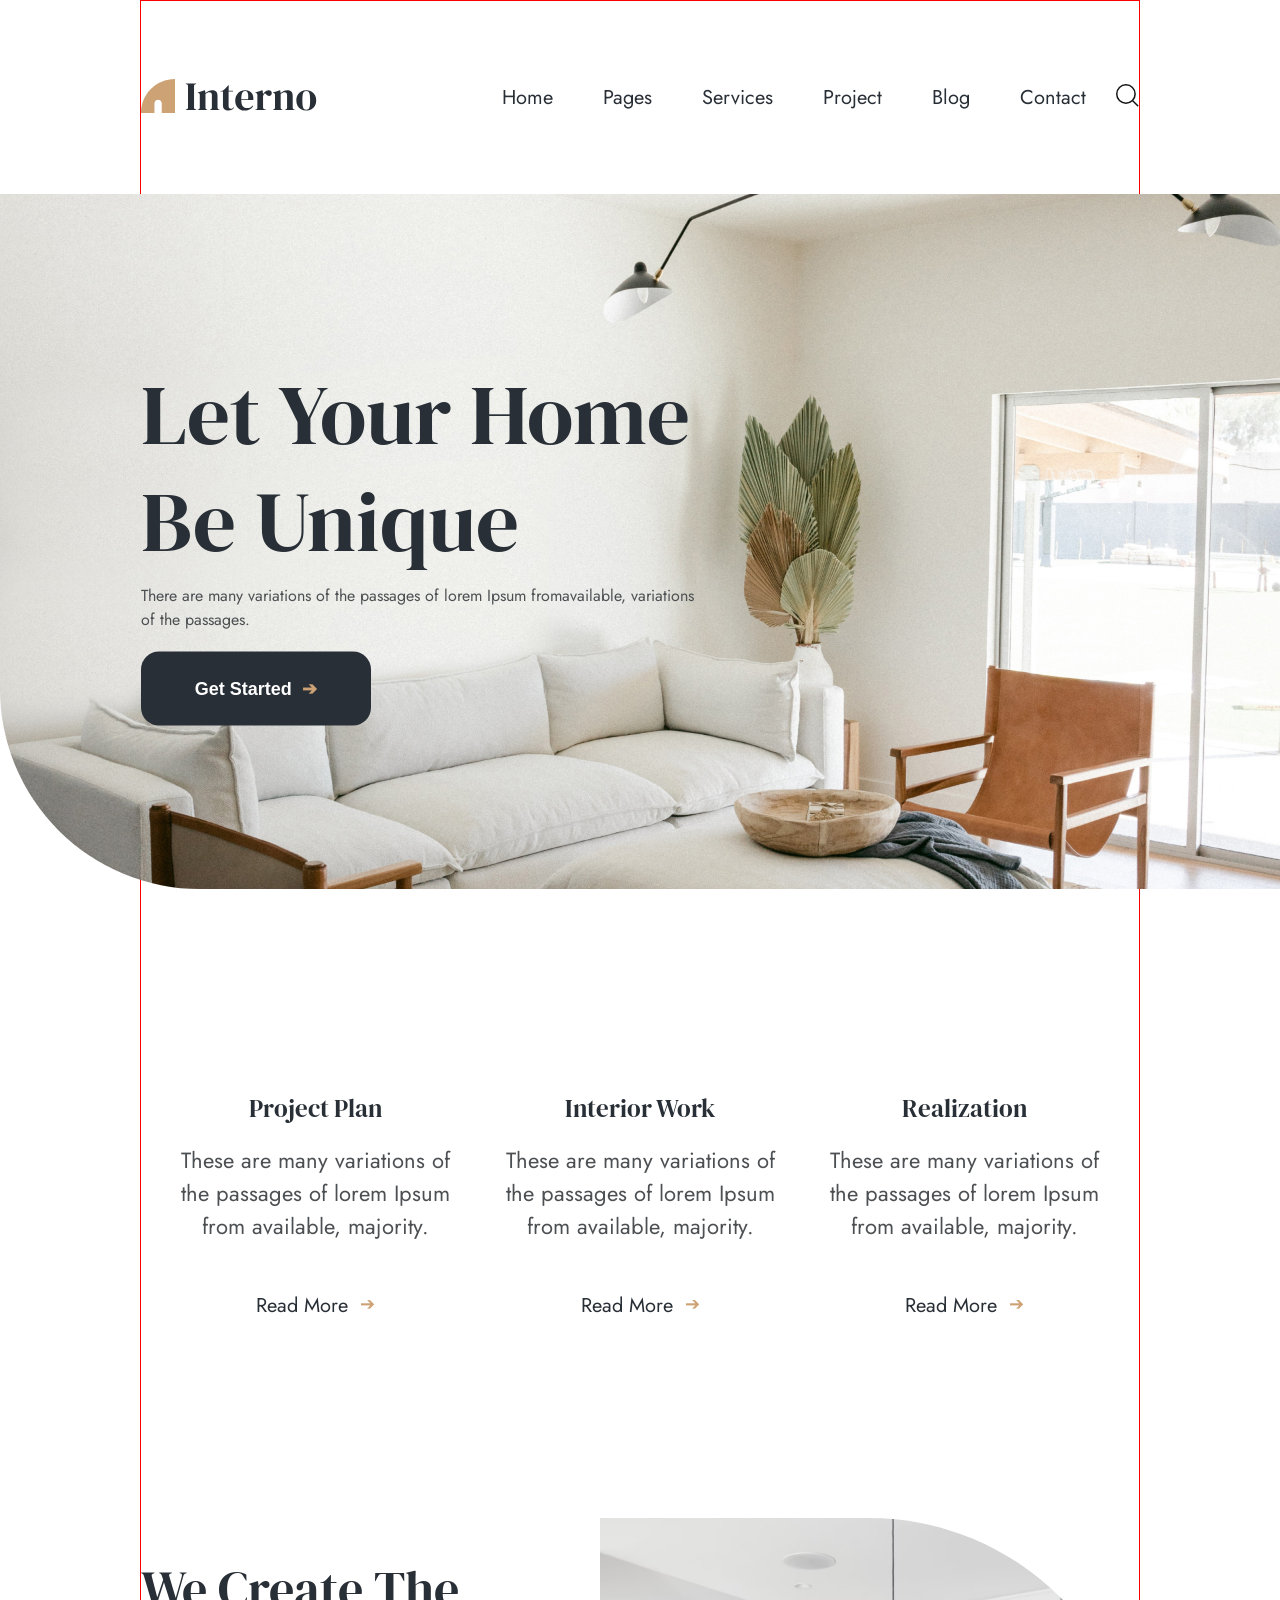
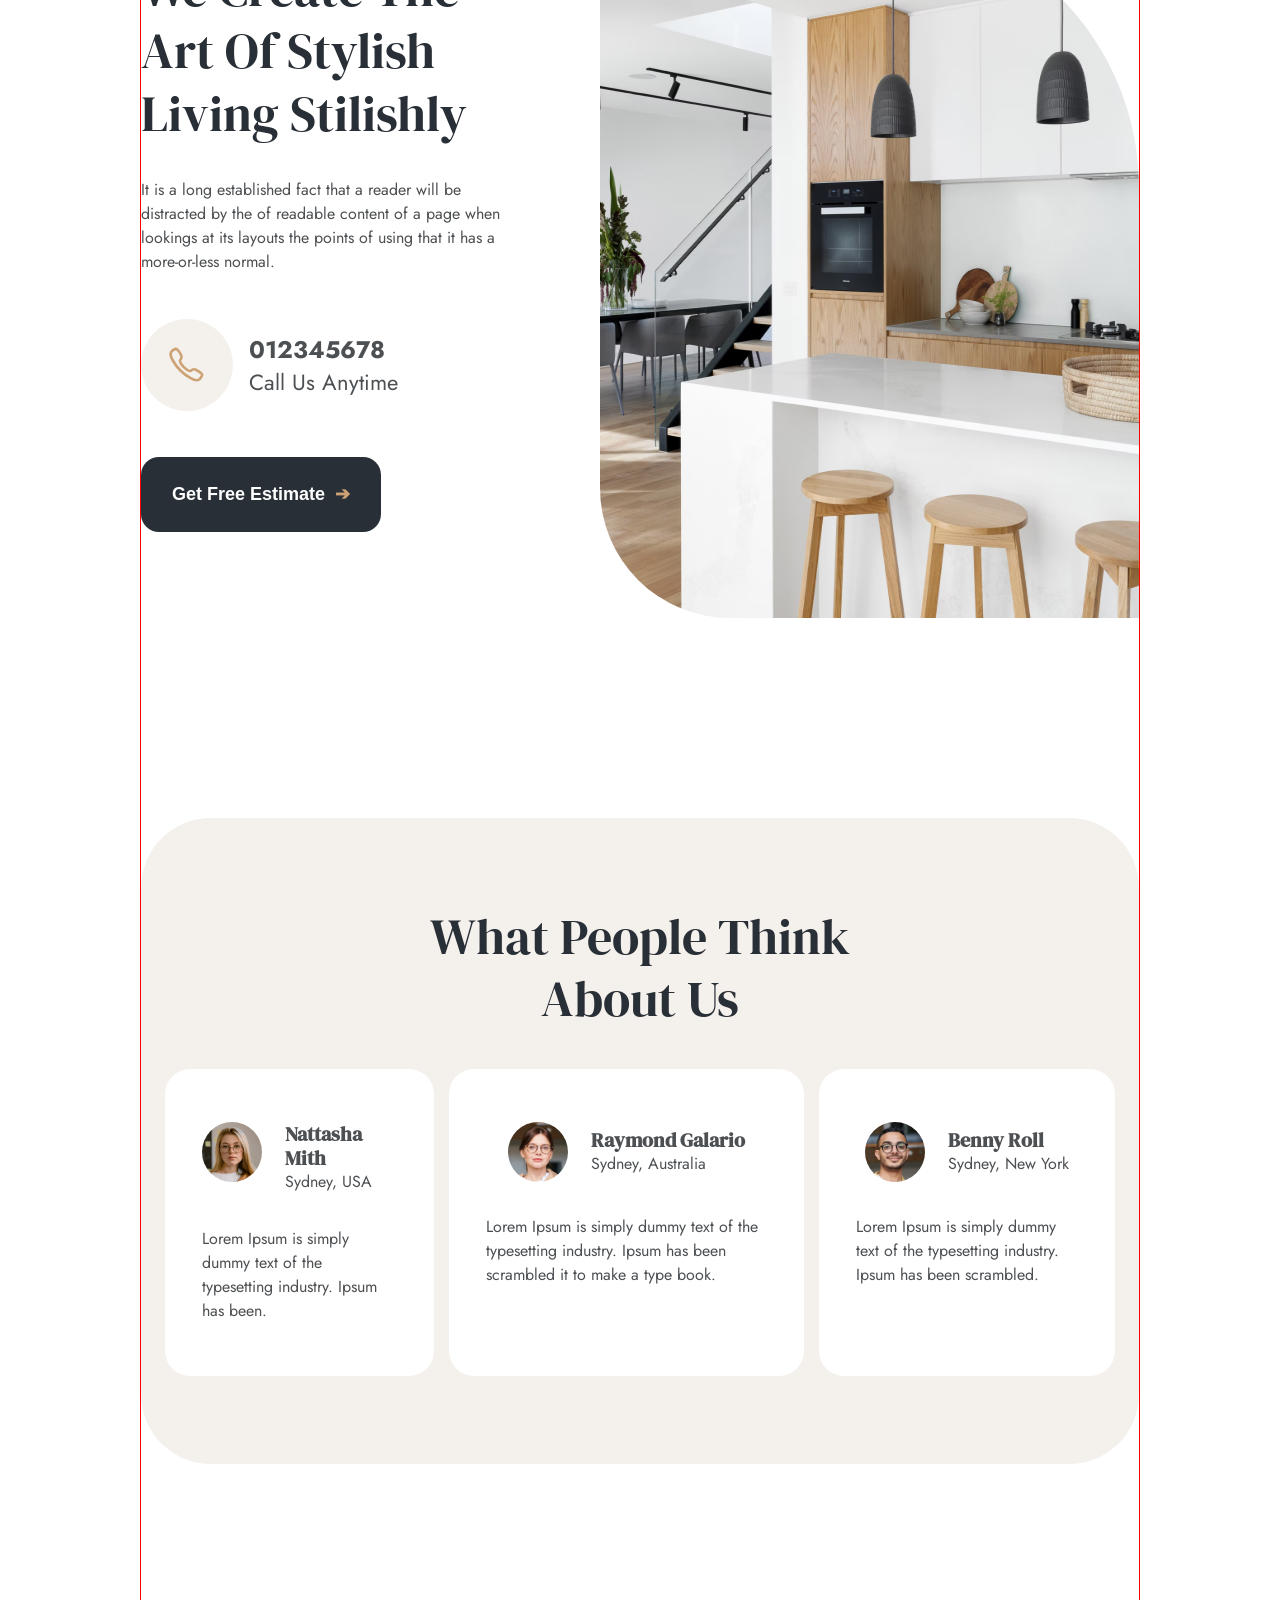
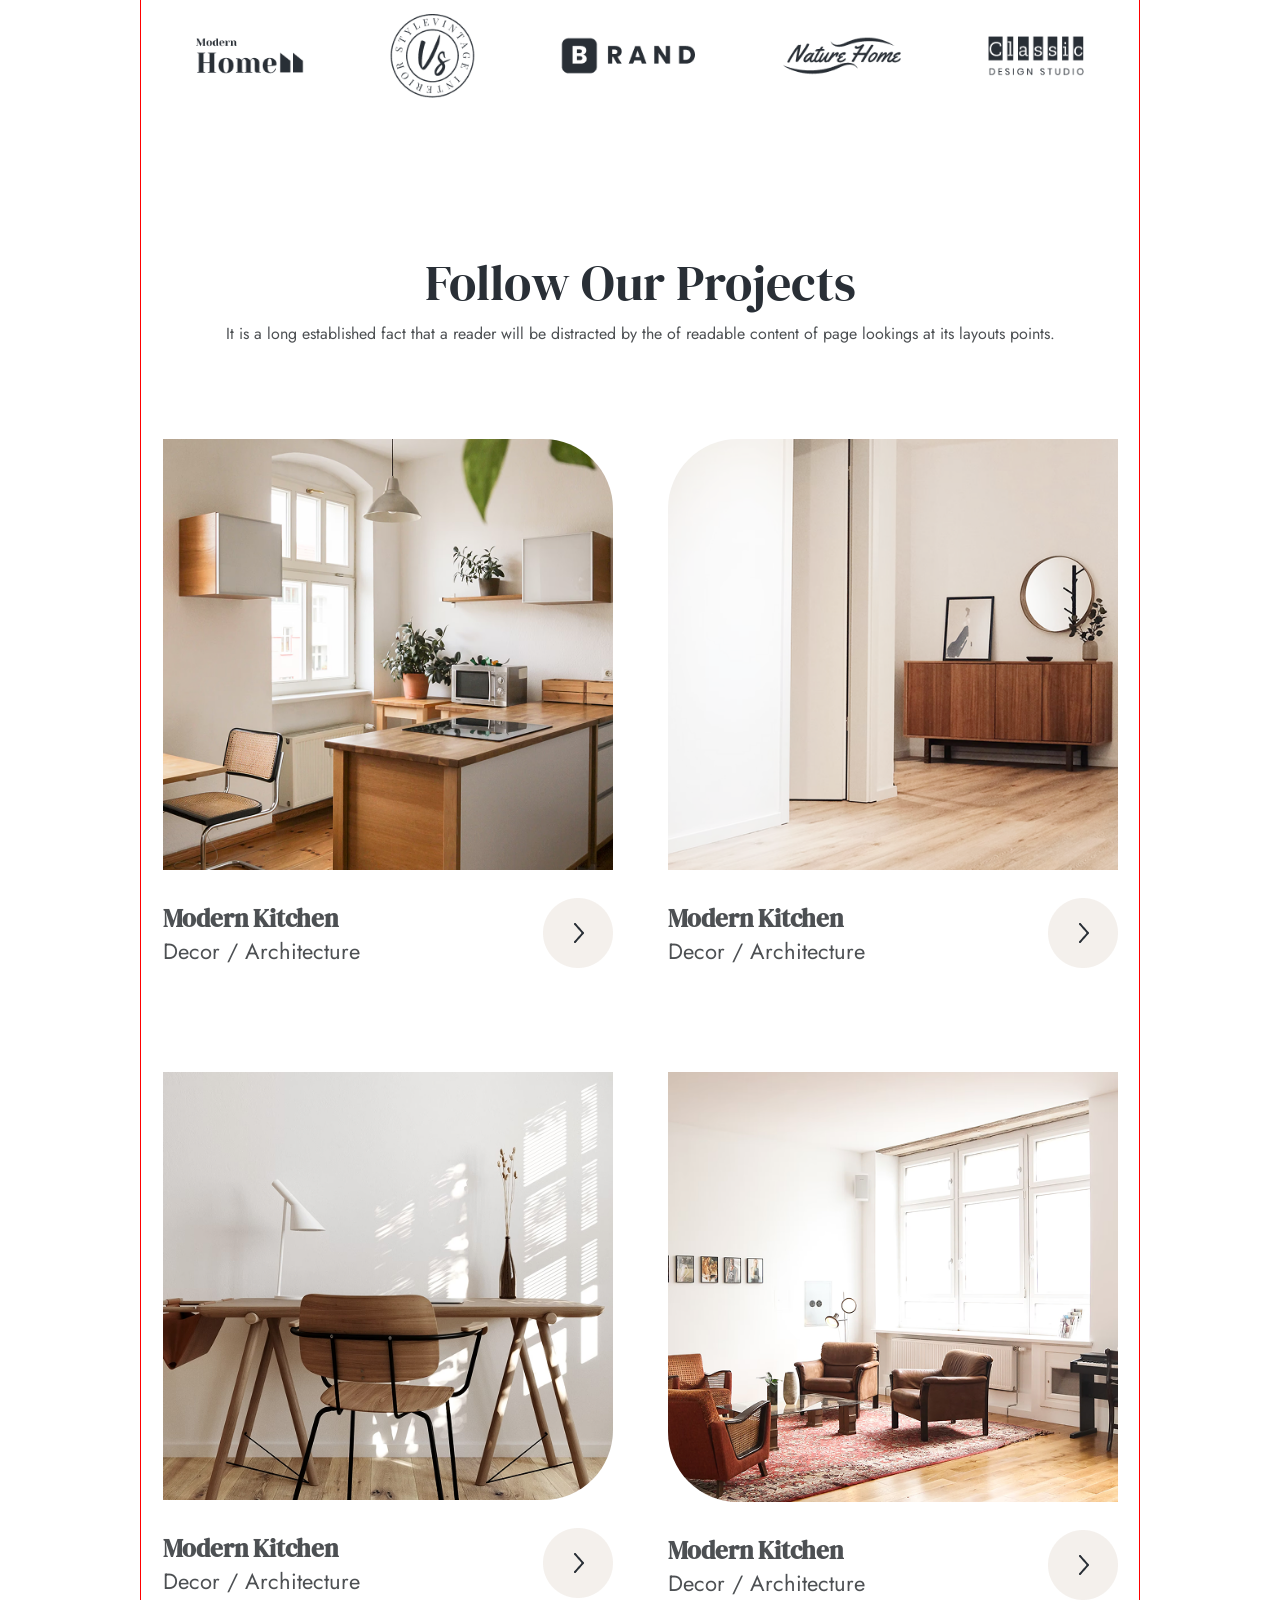
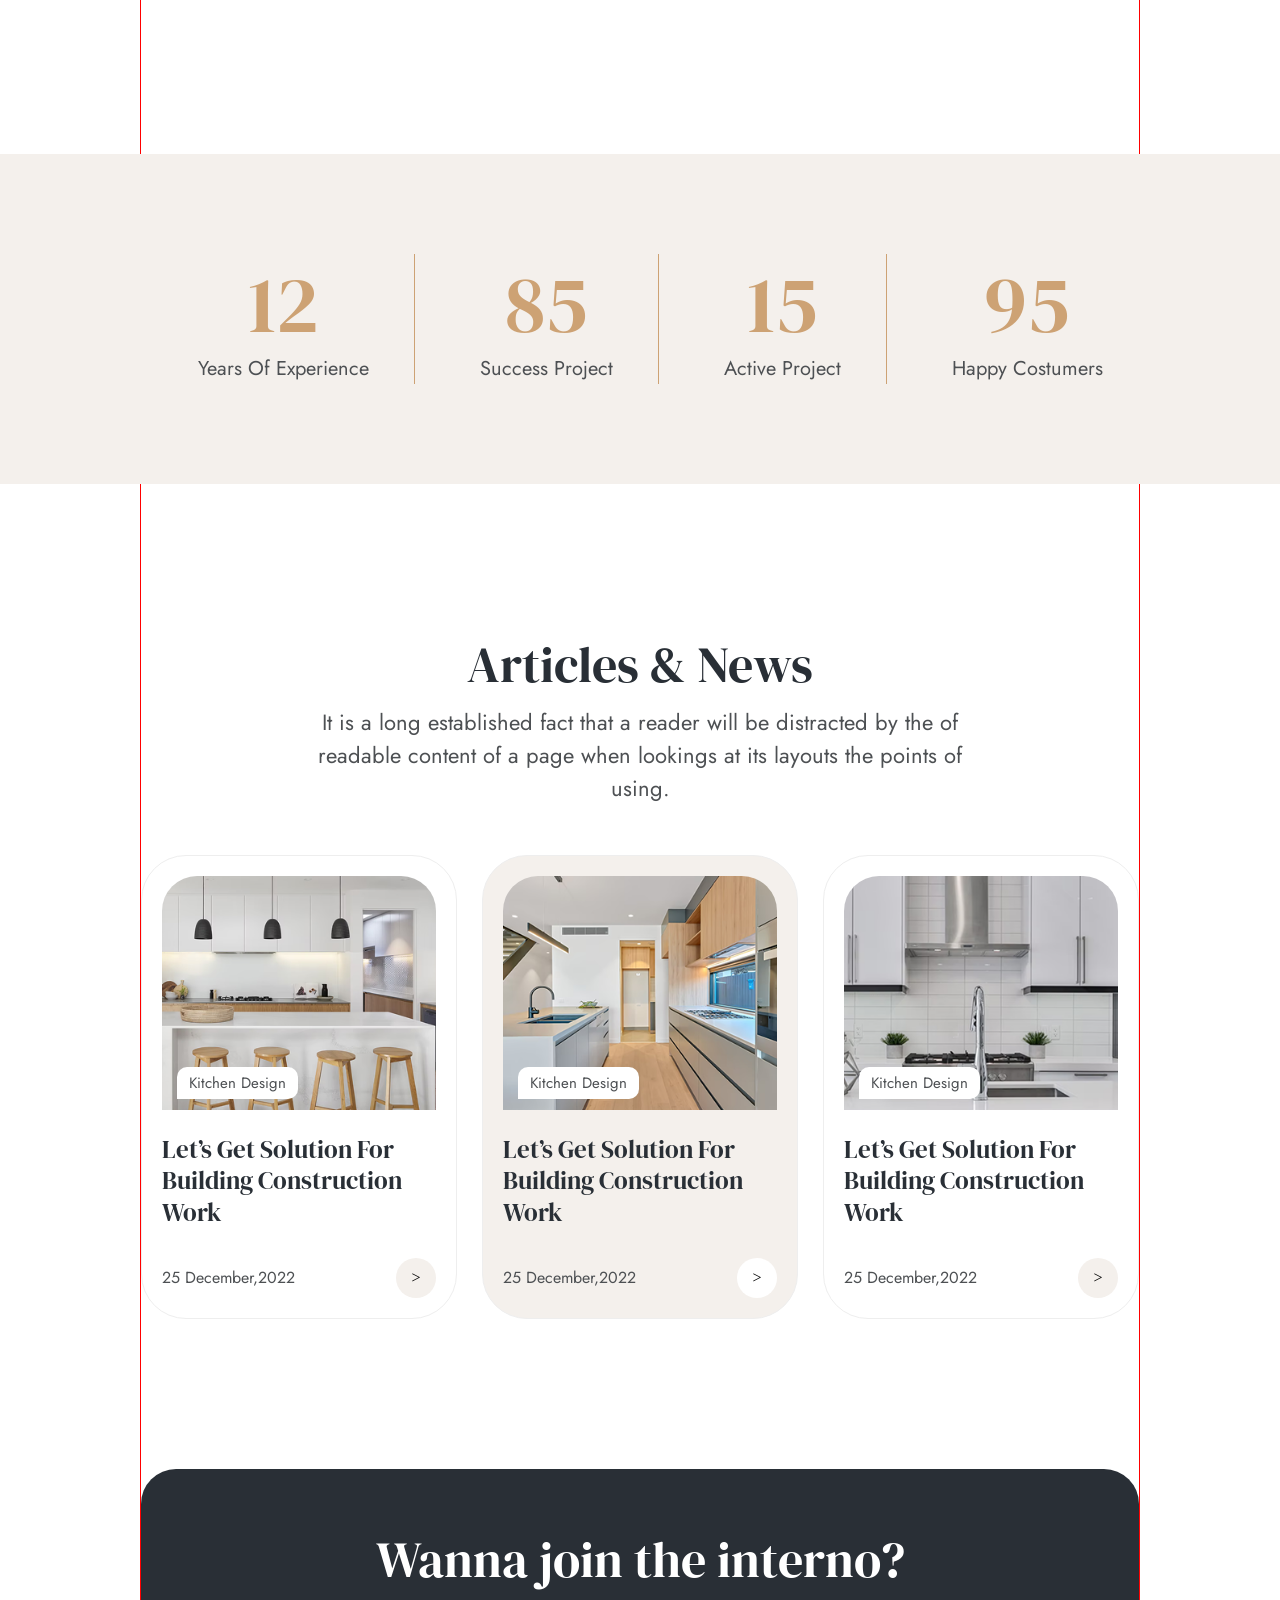
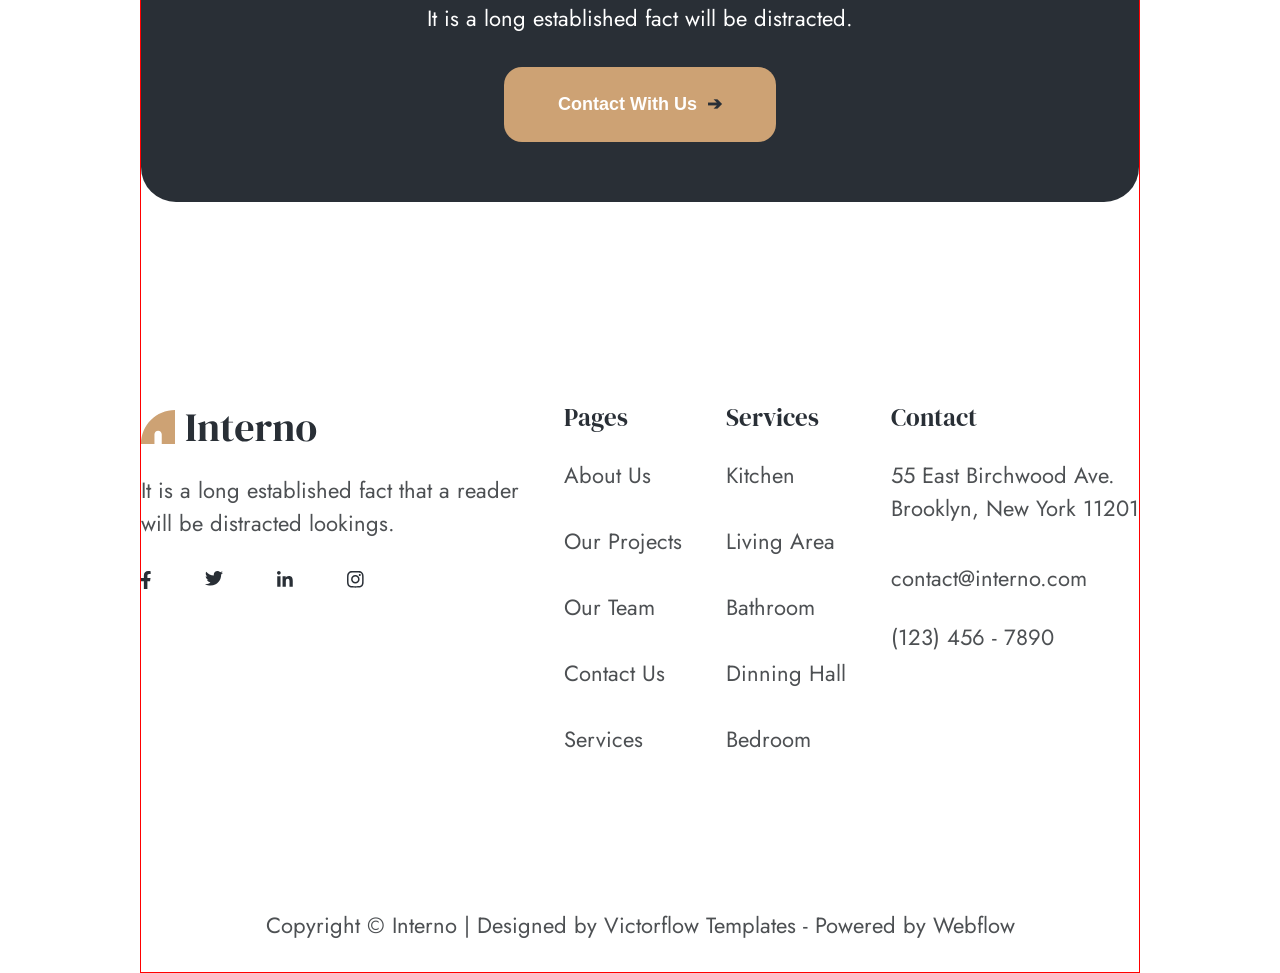
==== commit 3d31a2a7: "adds responsive design for smaller devices in homepage" ====
--- a/html/index.html
+++ b/html/index.html
@@ -125,7 +125,7 @@
         </section>
 
         <section class="aboutUs">
-          <h1>What the People Thinks About Us</h1>
+          <h1>What People Think About Us</h1>
           <div>
             <article>
               <div>
--- a/css/index.css
+++ b/css/index.css
@@ -91,6 +91,12 @@
 }
 button:hover {
   background-color: rgb(29.9947368421, 34.3842105263, 39.5052631579);
+}
+@media (max-width: 650px) {
+  button {
+    font-size: 14px;
+    padding: 20px 40px;
+  }
 }
 
 .button--primary {
@@ -122,6 +128,11 @@
 @media (max-width: 900px) {
   .main__wrapper {
     max-width: 800px;
+  }
+}
+@media (max-width: 700px) {
+  .main__wrapper {
+    max-width: 550px;
   }
 }
 
@@ -356,6 +367,11 @@
   overflow: hidden;
   margin-bottom: 100px;
 }
+@media (max-width: 650px) {
+  .hero {
+    margin-bottom: 20px;
+  }
+}
 .hero img {
   width: 100vw;
   margin-left: calc(-50vw + 50%);
@@ -368,21 +384,40 @@
   left: 11%;
   transform: translateY(-50%);
 }
+.hero .hero__content .display {
+  margin-bottom: 10px;
+}
+@media (max-width: 900px) {
+  .hero .hero__content .display {
+    font-size: 45px;
+  }
+}
+@media (max-width: 900px) and (max-width: 7000px) {
+  .hero .hero__content .display {
+    font-size: 30px;
+  }
+}
+.hero .hero__content p {
+  margin-bottom: 20px;
+}
 @media (max-width: 900px) {
   .hero .hero__content {
     width: 400px;
   }
-}
-.hero .hero__content .display {
-  margin-bottom: 10px;
-}
-@media (max-width: 900px) {
   .hero .hero__content .display {
     font-size: 45px;
   }
-}
-.hero .hero__content p {
-  margin-bottom: 20px;
+  .hero .hero__content p {
+    font-size: 14px;
+  }
+}
+@media (max-width: 700px) {
+  .hero .hero__content {
+    width: 200px;
+  }
+  .hero .hero__content .display {
+    font-size: 30px;
+  }
 }
 
 .summaries {
@@ -427,6 +462,19 @@
 .summaries .arrow {
   font-size: 18px;
   color: #cda274;
+}
+@media (max-width: 700px) {
+  .summaries {
+    display: flex;
+    flex-direction: column;
+    align-items: center;
+    margin-bottom: 30px;
+  }
+  .summaries article {
+    width: 350px;
+    margin-bottom: 0;
+    padding: 60px 10px;
+  }
 }
 
 .estimate {
@@ -440,44 +488,53 @@
   border-bottom-left-radius: 130px;
   border-top-right-radius: 270px;
 }
+.estimate__text {
+  margin: 40px 0;
+}
+.estimate__text h1 {
+  margin-bottom: 33px;
+}
+.estimate__text img {
+  width: 93px;
+  height: 93px;
+}
+.estimate__info {
+  display: flex;
+  gap: 15px;
+  margin: 45px 0;
+}
+.estimate__info p {
+  font-size: 22px;
+  display: flex;
+  flex-direction: column;
+  justify-content: center;
+}
+.estimate__info p span {
+  font-size: 24px;
+  font-weight: 700;
+}
+.estimate button {
+  padding: 26px 31px;
+}
 @media (max-width: 900px) {
   .estimate__kitchen {
     width: 50%;
     height: 600px;
   }
-}
-.estimate__text {
-  margin: 40px 0;
-}
-.estimate__text h1 {
-  margin-bottom: 33px;
-}
-@media (max-width: 900px) {
   .estimate__text h1 {
     font-size: 40px;
   }
 }
-.estimate__text img {
-  width: 93px;
-  height: 93px;
-}
-.estimate__info {
-  display: flex;
-  gap: 15px;
-  margin: 45px 0;
-}
-.estimate__info p {
-  font-size: 22px;
-  display: flex;
-  flex-direction: column;
-  justify-content: center;
-}
-.estimate__info p span {
-  font-size: 24px;
-  font-weight: 700;
-}
-.estimate button {
-  padding: 26px 31px;
+@media (max-width: 700px) {
+  .estimate__text h1 {
+    font-size: 35px;
+  }
+  .estimate__text img {
+    height: 65px;
+  }
+  .estimate__text p {
+    font-size: 14px;
+  }
 }
 
 .aboutUs {
@@ -520,11 +577,6 @@
   flex-direction: column;
   justify-content: center;
 }
-@media (max-width: 900px) {
-  .aboutUs div article div p {
-    font-size: 12px;
-  }
-}
 .aboutUs div article div p span {
   font-size: 20px;
   font-weight: 700;
@@ -539,6 +591,20 @@
   border-radius: 50%;
   object-fit: cover;
 }
+@media (max-width: 900px) {
+  .aboutUs div p {
+    font-size: 12px;
+  }
+}
+@media (max-width: 700px) {
+  .aboutUs div {
+    display: flex;
+    flex-direction: column;
+    align-items: center;
+    width: 300px;
+    text-align: center;
+  }
+}
 
 .clients {
   margin: 150px 55px;
@@ -564,12 +630,6 @@
   row-gap: 100px;
   column-gap: 55px;
 }
-@media (max-width: 900px) {
-  .ourProjects__container {
-    row-gap: 70px;
-    column-gap: 40px;
-  }
-}
 .ourProjects__container .example {
   width: 450px;
 }
@@ -584,11 +644,6 @@
 }
 .ourProjects__container .example--fourth {
   border-bottom-left-radius: 70px;
-}
-@media (max-width: 900px) {
-  .ourProjects__container .example {
-    width: 350px;
-  }
 }
 .ourProjects__container .project__name {
   margin-top: 24px;
@@ -614,6 +669,33 @@
   width: 70px;
   height: 70px;
 }
+@media (max-width: 900px) {
+  .ourProjects__container {
+    row-gap: 70px;
+    column-gap: 40px;
+  }
+  .ourProjects__container .example {
+    width: 350px;
+  }
+}
+@media (max-width: 700px) {
+  .ourProjects__container {
+    display: flex;
+    flex-direction: column;
+  }
+  .ourProjects__container .example--first {
+    border-top-left-radius: 70px;
+  }
+  .ourProjects__container .example--second {
+    border-top-left-radius: 0;
+  }
+  .ourProjects__container .example--third {
+    border-bottom-right-radius: 0;
+  }
+  .ourProjects__container .example--fourth {
+    border-bottom-right-radius: 70px;
+  }
+}
 
 .statistics {
   width: 100vw;
@@ -625,6 +707,12 @@
   padding: 100px 0;
   justify-content: center;
 }
+@media (max-width: 700px) {
+  .statistics {
+    gap: 30px;
+    padding: 70px 0;
+  }
+}
 .statistics h1 {
   color: #cda274;
   font-size: 80px;
@@ -634,12 +722,22 @@
     font-size: 60px;
   }
 }
+@media (max-width: 700px) {
+  .statistics h1 {
+    font-size: 40px;
+  }
+}
 .statistics p {
   font-size: 20px;
 }
 @media (max-width: 900px) {
   .statistics p {
     font-size: 18px;
+  }
+}
+@media (max-width: 700px) {
+  .statistics p {
+    font-size: 12px;
   }
 }
 .statistics .statistic {
@@ -658,6 +756,12 @@
     padding-right: 35px;
   }
 }
+@media (max-width: 700px) {
+  .statistics .statistic {
+    padding: 0 4px;
+    padding-right: 30px;
+  }
+}
 
 .news {
   display: flex;
@@ -678,6 +782,16 @@
   display: grid;
   grid-template-columns: repeat(3, 1fr);
   gap: 25px;
+}
+@media (max-width: 700px) {
+  .news .description {
+    font-size: 18px;
+    width: 100%;
+  }
+  .news__container {
+    grid-template-columns: 1fr;
+    justify-items: center;
+  }
 }
 
 .card {
@@ -703,6 +817,11 @@
 }
 .card h3:hover {
   color: #cda274;
+}
+@media (max-width: 700px) {
+  .card {
+    width: 70%;
+  }
 }
 
 .card__image {
@@ -764,5 +883,13 @@
     font-size: 40px;
   }
 }
+@media (max-width: 700px) {
+  .contact {
+    padding: 40px 50px;
+  }
+  .contact h1 {
+    font-size: 30px;
+  }
+}
 
 /*# sourceMappingURL=index.css.map */
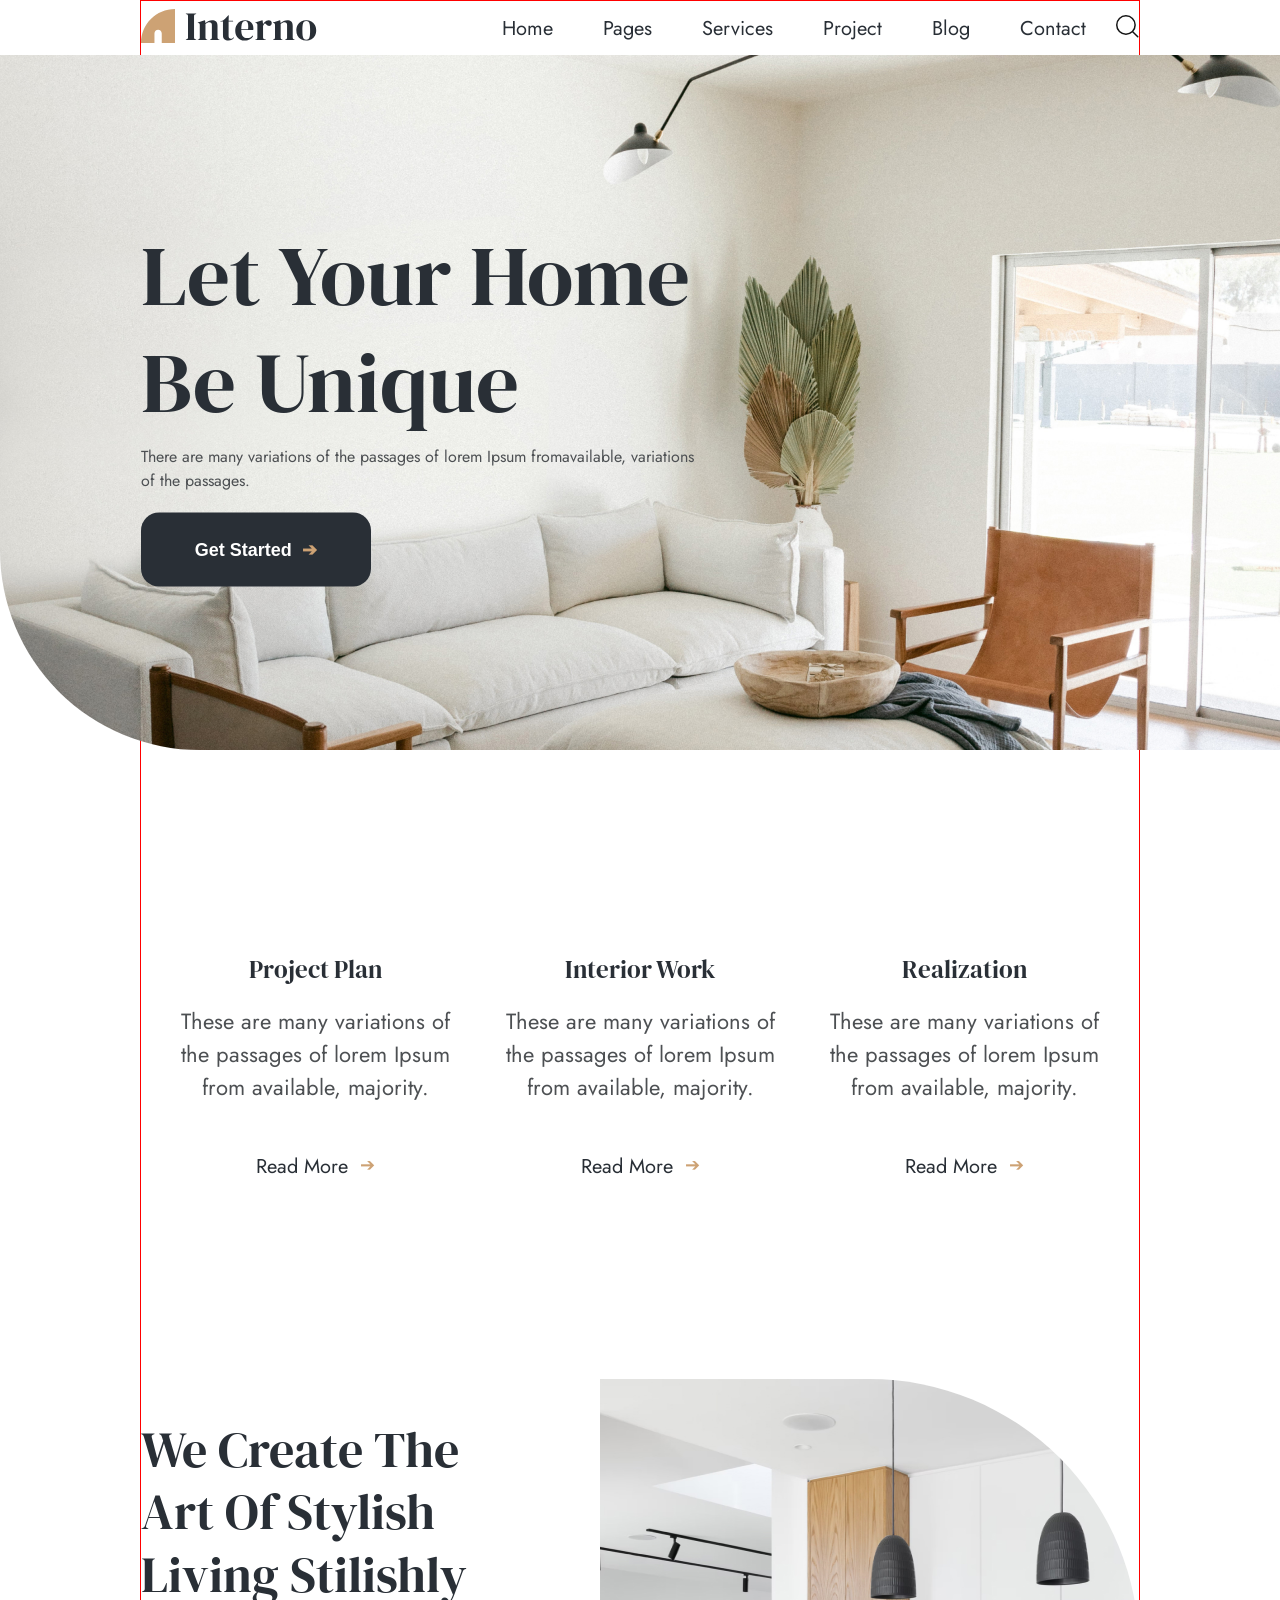
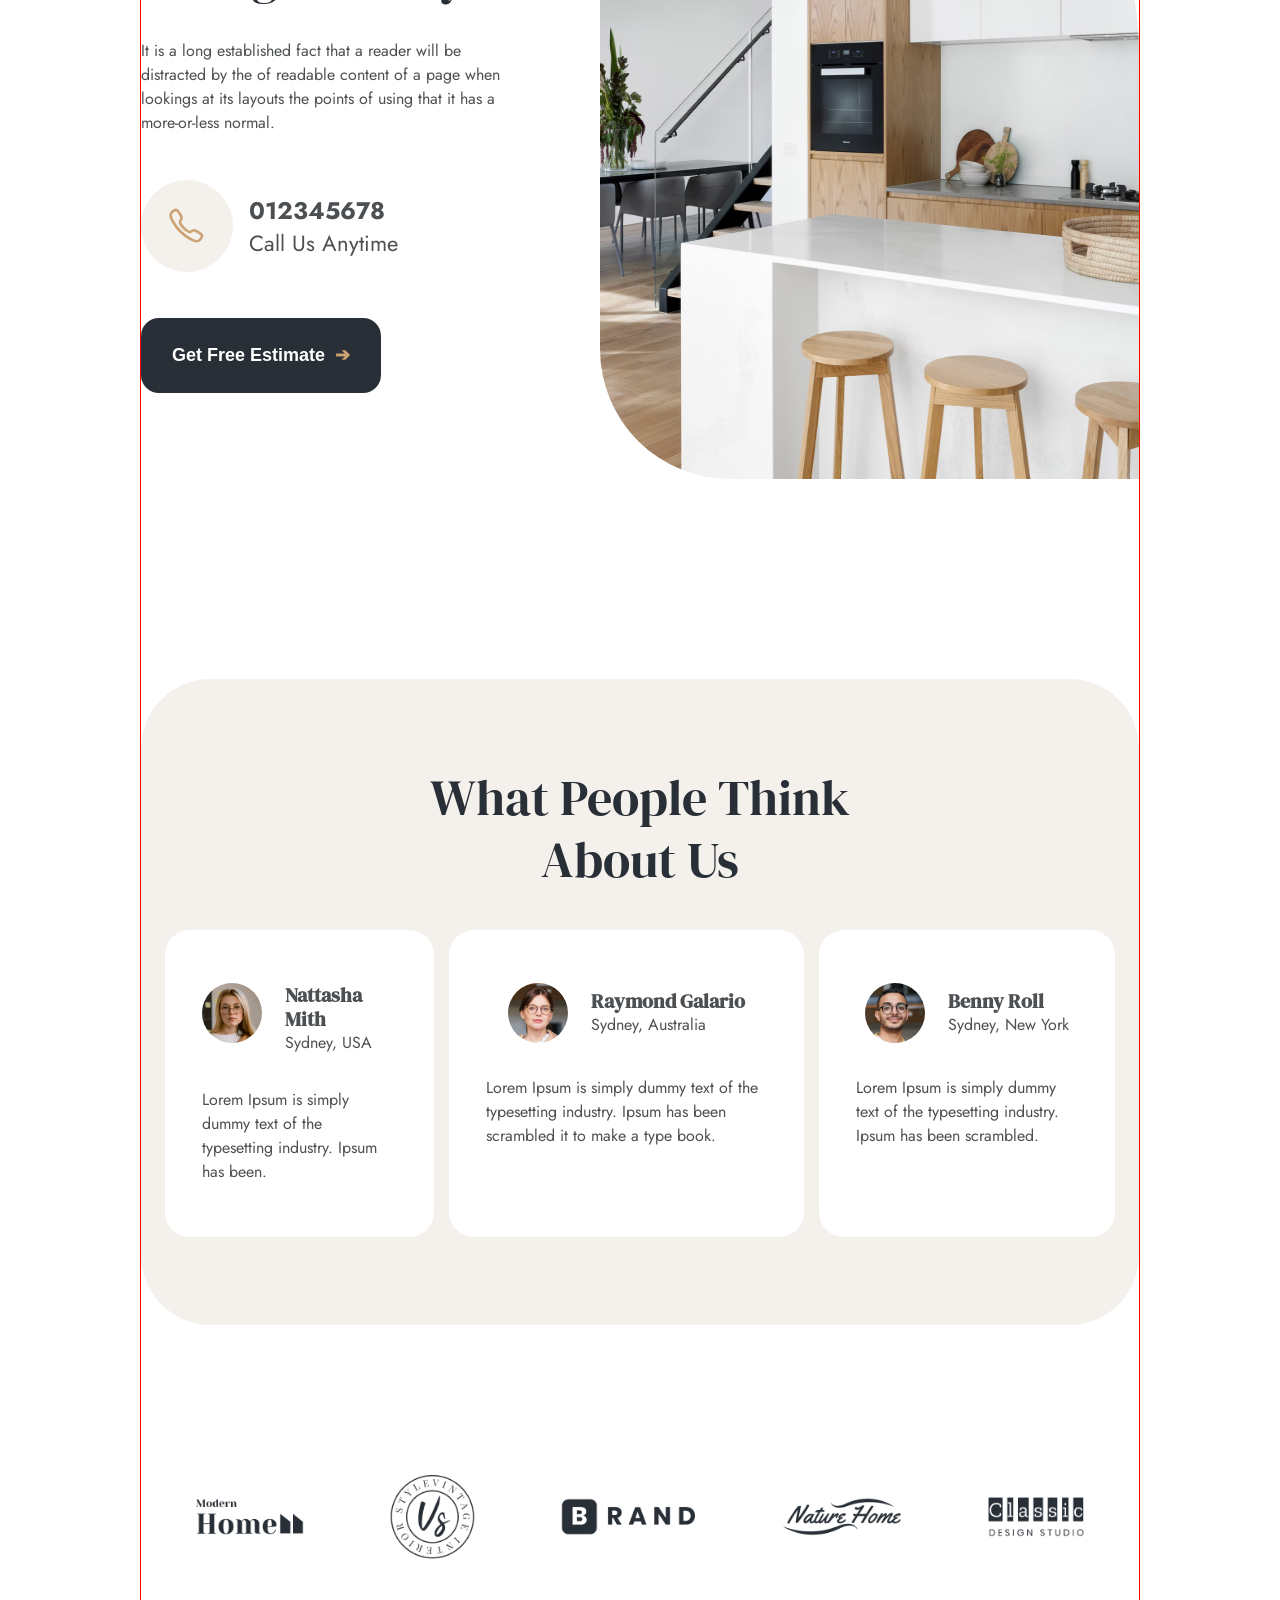
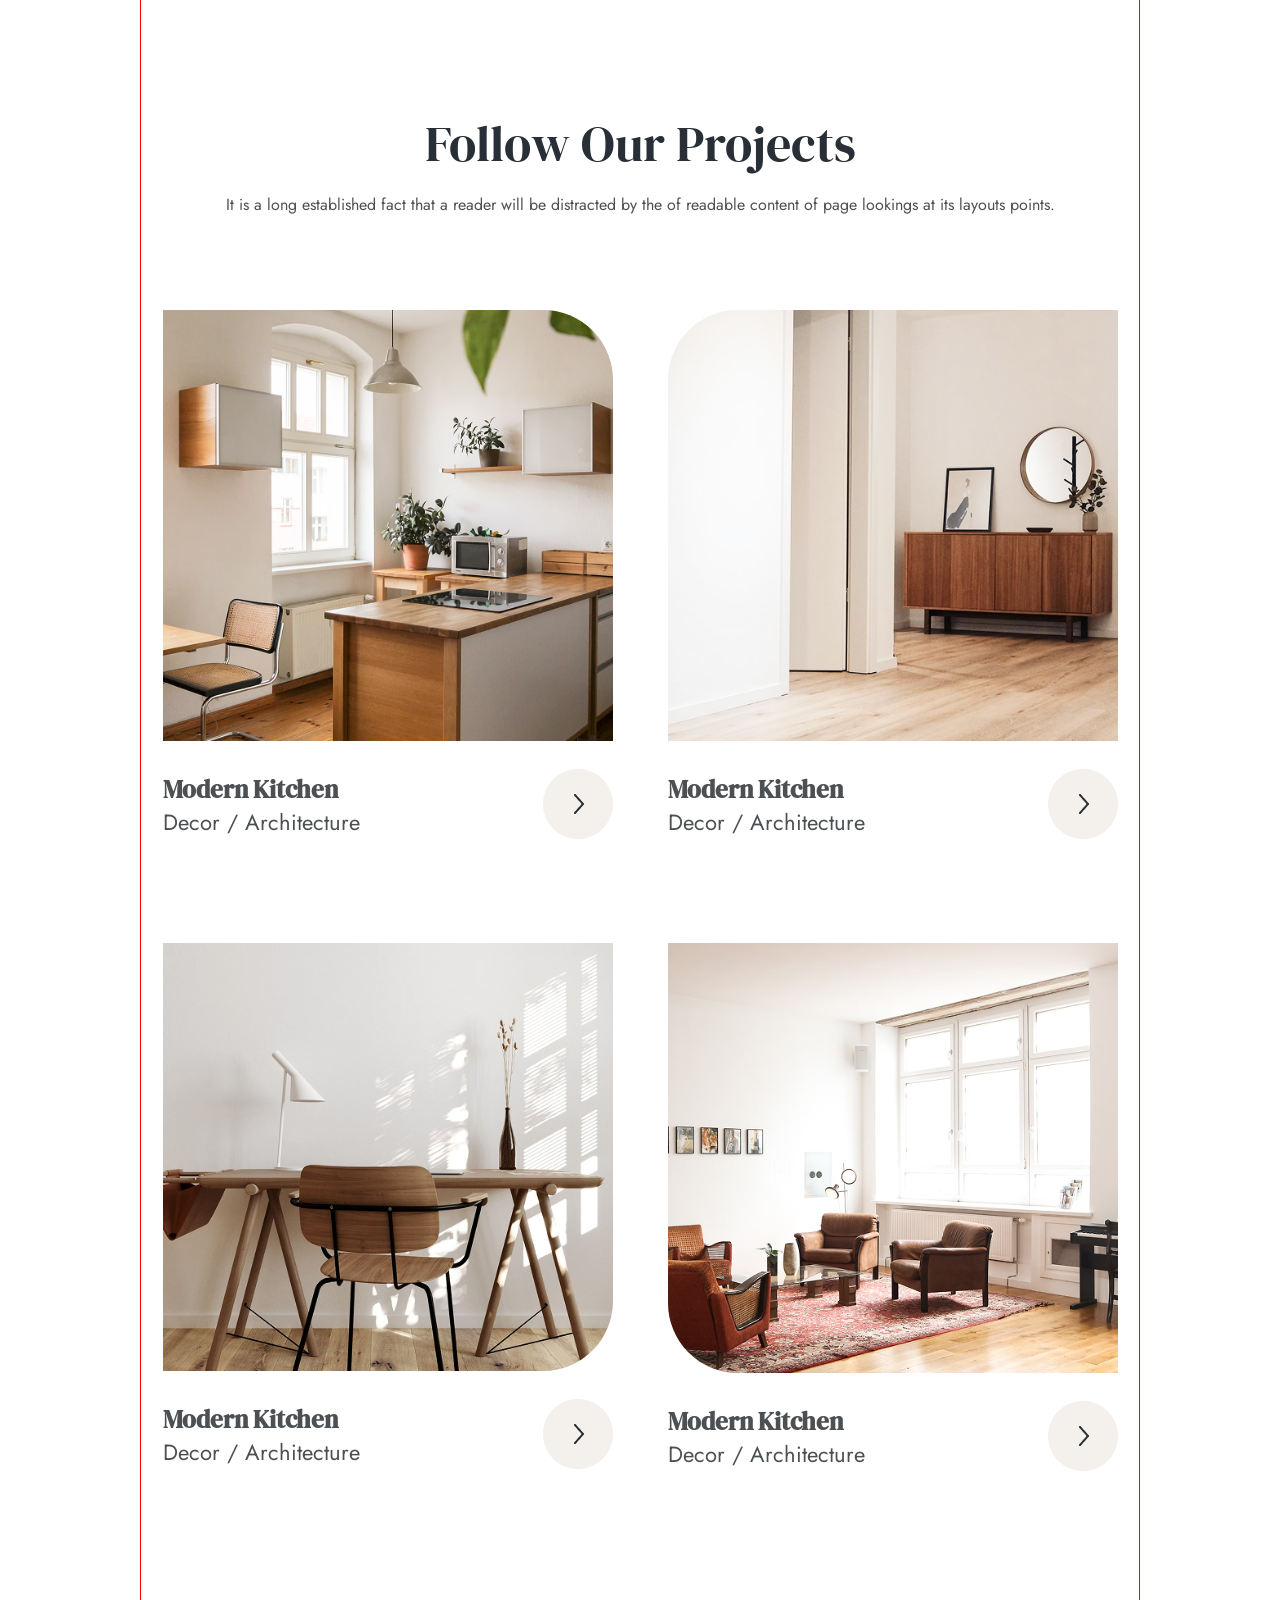
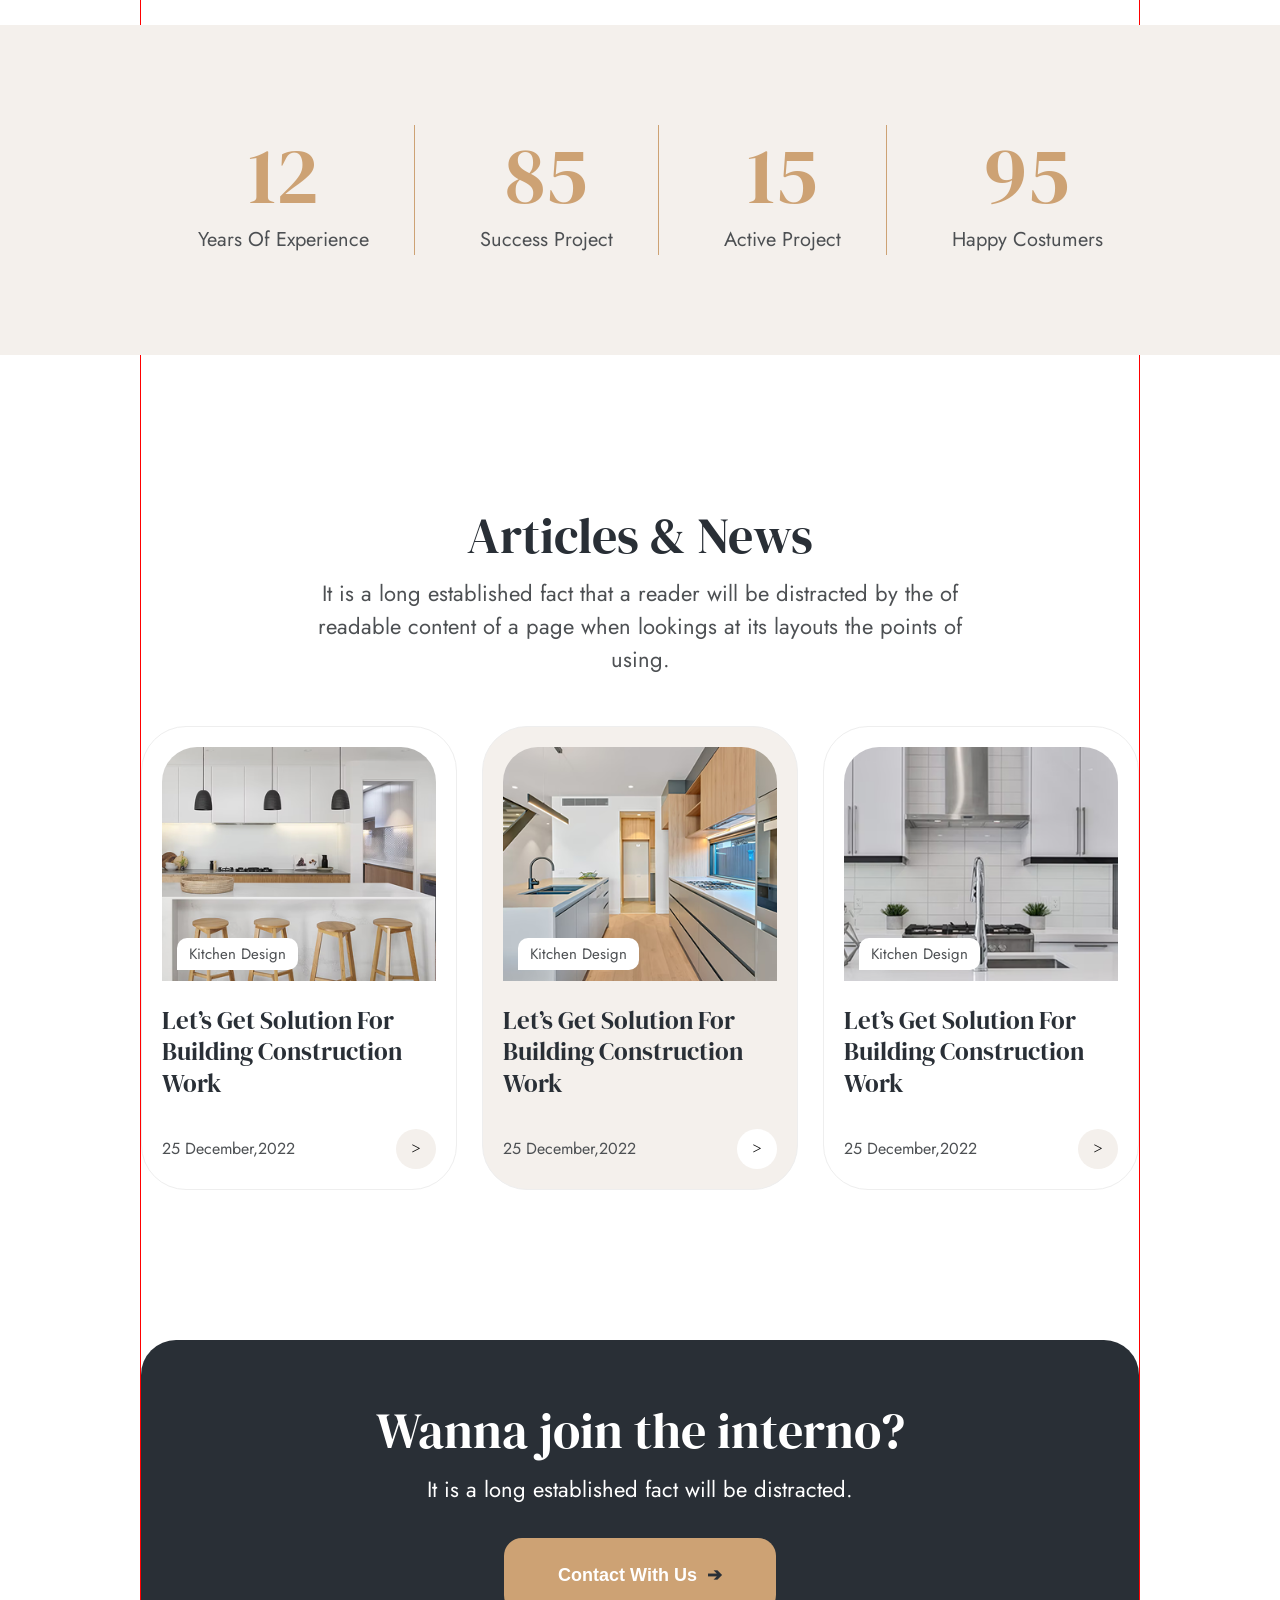
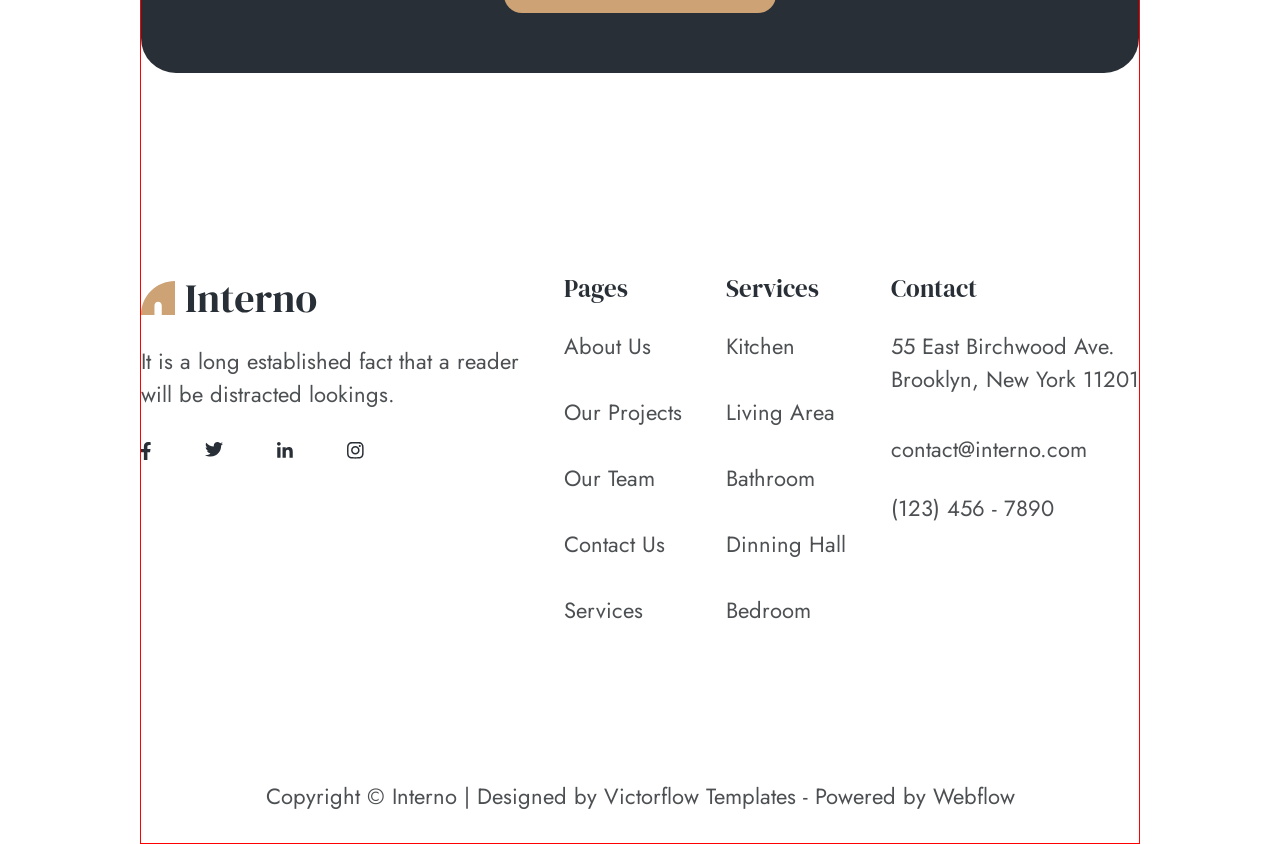
==== commit 552d53ce: "fixes the dropdown menu in header" ====
--- a/html/index.html
+++ b/html/index.html
@@ -29,14 +29,16 @@
             <label for="navCheck" class="nav__toggle">☰</label>
 
             <div class="nav__links">
-              <a href="#">Home</a>
+              <a href="../html/index.html">Home</a>
 
               <div class="nav__item dropdown">
                 <a href="#">Pages</a>
                 <ul class="dropdown__menu">
                   <li><a href="#">Our Projects</a></li>
                   <li><a href="#">Professionals</a></li>
-                  <li><a href="#">Services Single</a></li>
+                  <li>
+                    <a href="../html/Service-Single.html">Services Single</a>
+                  </li>
                   <li><a href="#">Pricing Plan</a></li>
                   <li><a href="#">Blog</a></li>
                   <li><a href="#">FAQ</a></li>
--- a/css/index.css
+++ b/css/index.css
@@ -92,10 +92,25 @@
 button:hover {
   background-color: rgb(29.9947368421, 34.3842105263, 39.5052631579);
 }
-@media (max-width: 650px) {
+@media (max-width: 700px) {
   button {
     font-size: 14px;
     padding: 20px 40px;
+  }
+}
+@media (max-width: 550px) {
+  button {
+    font-size: 9px;
+    padding: 17px 20px;
+  }
+}
+@media (max-width: 400px) {
+  button {
+    font-size: 8px;
+    padding: 15px 18px;
+  }
+  button .arrow {
+    font-size: 12px;
   }
 }
 
@@ -135,11 +150,25 @@
     max-width: 550px;
   }
 }
+@media (max-width: 400px) {
+  .main__wrapper {
+    max-width: 350px;
+  }
+}
 
 header div {
-  margin: 28px 0;
-  display: flex;
-  align-items: center;
+  display: flex;
+  align-items: center;
+}
+@media (max-width: 700px) {
+  header div .logo img {
+    width: 70%;
+  }
+}
+@media (max-width: 400px) {
+  header div .logo img {
+    width: 50%;
+  }
 }
 header div nav {
   display: flex;
@@ -172,9 +201,6 @@
 header div nav .nav__item a {
   text-decoration: none;
   color: #292f36;
-  line-height: 125%;
-  font-size: 20px;
-  font-family: "Jost", sans-serif;
 }
 header div nav .nav__item:hover {
   color: #cda274;
@@ -238,36 +264,19 @@
   .nav__links {
     display: none !important;
     position: absolute;
-    top: 100%;
     left: 0;
-    background-color: #fff;
-    border: 1px solid #ddd;
-    list-style: none;
-    padding: 0;
-    margin: 0;
-    min-width: 160px;
     z-index: 100;
   }
   #navCheck:checked ~ .nav__links {
     display: flex !important;
     flex-direction: column;
-    width: 100%;
+    position: absolute;
+    top: 40px;
+    left: 400px;
+    width: 30%;
+    margin: 0;
     background: white;
-    padding: 10px 0;
-  }
-  .nav__links a {
-    padding: 12px 20px;
-  }
-  .nav__item.dropdown {
-    display: flex;
-    flex-direction: column;
-  }
-  .dropdown__menu {
-    display: none;
-    padding-left: 20px;
-  }
-  .nav__item.dropdown:hover .dropdown__menu {
-    display: flex;
+    border: 1px solid #ddd;
   }
 }
 ol {
@@ -367,15 +376,18 @@
   overflow: hidden;
   margin-bottom: 100px;
 }
-@media (max-width: 650px) {
-  .hero {
-    margin-bottom: 20px;
-  }
-}
 .hero img {
   width: 100vw;
   margin-left: calc(-50vw + 50%);
   border-bottom-left-radius: 200px;
+}
+@media (max-width: 700px) {
+  .hero {
+    margin-bottom: 20px;
+  }
+  .hero img {
+    border-bottom-left-radius: 150px;
+  }
 }
 .hero .hero__content {
   position: absolute;
@@ -387,16 +399,6 @@
 .hero .hero__content .display {
   margin-bottom: 10px;
 }
-@media (max-width: 900px) {
-  .hero .hero__content .display {
-    font-size: 45px;
-  }
-}
-@media (max-width: 900px) and (max-width: 7000px) {
-  .hero .hero__content .display {
-    font-size: 30px;
-  }
-}
 .hero .hero__content p {
   margin-bottom: 20px;
 }
@@ -417,6 +419,28 @@
   }
   .hero .hero__content .display {
     font-size: 30px;
+  }
+}
+@media (max-width: 550px) {
+  .hero .hero__content {
+    width: 150px;
+    top: 43%;
+  }
+  .hero .hero__content .display {
+    font-size: 20px;
+  }
+  .hero .hero__content p {
+    font-size: 10px;
+    margin-bottom: 10px;
+  }
+}
+@media (max-width: 440px) {
+  .hero .hero__content .display {
+    font-size: 18px;
+  }
+  .hero .hero__content p {
+    font-size: 9px;
+    margin-bottom: 7px;
   }
 }
 
@@ -476,6 +500,12 @@
     padding: 60px 10px;
   }
 }
+@media (max-width: 400px) {
+  .summaries article {
+    width: 300px;
+    padding: 50px 10px;
+  }
+}
 
 .estimate {
   display: flex;
@@ -524,16 +554,44 @@
   .estimate__text h1 {
     font-size: 40px;
   }
-}
-@media (max-width: 700px) {
+  .estimate__info {
+    margin: 30px 0;
+  }
+}
+@media (max-width: 700px) {
+  .estimate {
+    gap: 50px;
+  }
+  .estimate__kitchen {
+    width: 50%;
+    height: 500px;
+  }
   .estimate__text h1 {
-    font-size: 35px;
+    font-size: 30px;
   }
   .estimate__text img {
-    height: 65px;
+    height: 60px;
   }
   .estimate__text p {
-    font-size: 14px;
+    font-size: 12px;
+  }
+  .estimate__text p span {
+    font-size: 18px;
+  }
+}
+@media (max-width: 400px) {
+  .estimate {
+    display: flex;
+    flex-direction: column;
+    margin-bottom: 100px;
+  }
+  .estimate__kitchen {
+    width: 100%;
+    height: auto;
+    border-top-right-radius: 130px;
+  }
+  .estimate__text {
+    margin-bottom: 0;
   }
 }
 
@@ -549,6 +607,12 @@
 .aboutUs h1 {
   width: 547px;
   text-align: center;
+}
+@media (max-width: 400px) {
+  .aboutUs h1 {
+    font-size: 30px;
+    width: 90%;
+  }
 }
 .aboutUs div {
   display: flex;
@@ -605,6 +669,14 @@
     text-align: center;
   }
 }
+@media (max-width: 400px) {
+  .aboutUs div {
+    width: 200px;
+  }
+  .aboutUs div article {
+    padding: 40px 37px;
+  }
+}
 
 .clients {
   margin: 150px 55px;
@@ -618,6 +690,14 @@
   flex-direction: column;
   align-items: center;
   margin-bottom: 150px;
+}
+.ourProjects h1 {
+  margin-bottom: 10px;
+}
+@media (max-width: 400px) {
+  .ourProjects h1 {
+    text-align: center;
+  }
 }
 .ourProjects .description {
   margin-top: 8px;
@@ -713,6 +793,11 @@
     padding: 70px 0;
   }
 }
+@media (max-width: 400px) {
+  .statistics {
+    display: grid;
+  }
+}
 .statistics h1 {
   color: #cda274;
   font-size: 80px;
@@ -762,6 +847,18 @@
     padding-right: 30px;
   }
 }
+@media (max-width: 400px) {
+  .statistics .statistic {
+    border-right: 0;
+    border-bottom: 1px solid #cda274;
+    padding: 0 0;
+    padding-right: 0;
+    padding-bottom: 40px;
+  }
+  .statistics .statistic:last-child {
+    border-bottom: none;
+  }
+}
 
 .news {
   display: flex;
@@ -791,6 +888,11 @@
   .news__container {
     grid-template-columns: 1fr;
     justify-items: center;
+  }
+}
+@media (max-width: 400px) {
+  .news .description {
+    font-size: 14px;
   }
 }
 
@@ -891,5 +993,17 @@
     font-size: 30px;
   }
 }
+@media (max-width: 400px) {
+  .contact {
+    padding: 40px 40px;
+  }
+  .contact h1 {
+    font-size: 25px;
+  }
+  .contact p {
+    font-size: 18px;
+    text-align: center;
+  }
+}
 
 /*# sourceMappingURL=index.css.map */
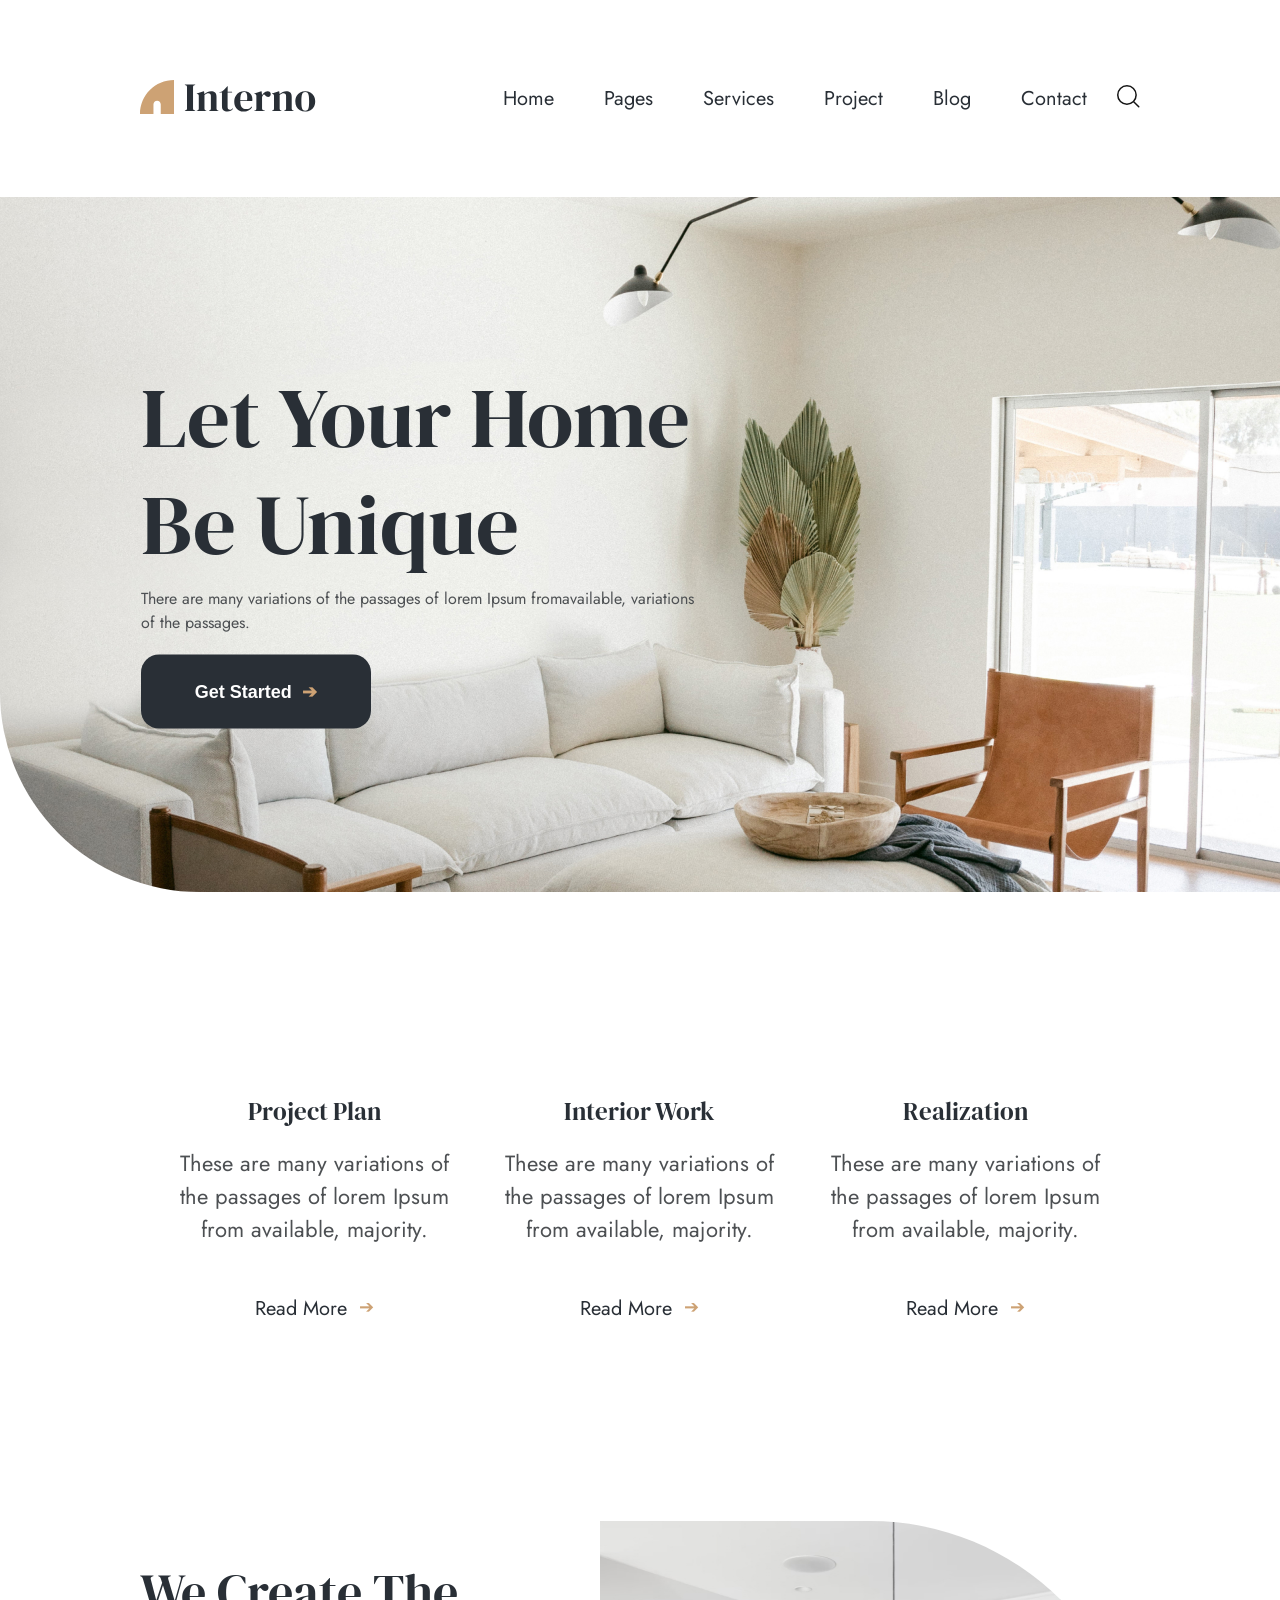
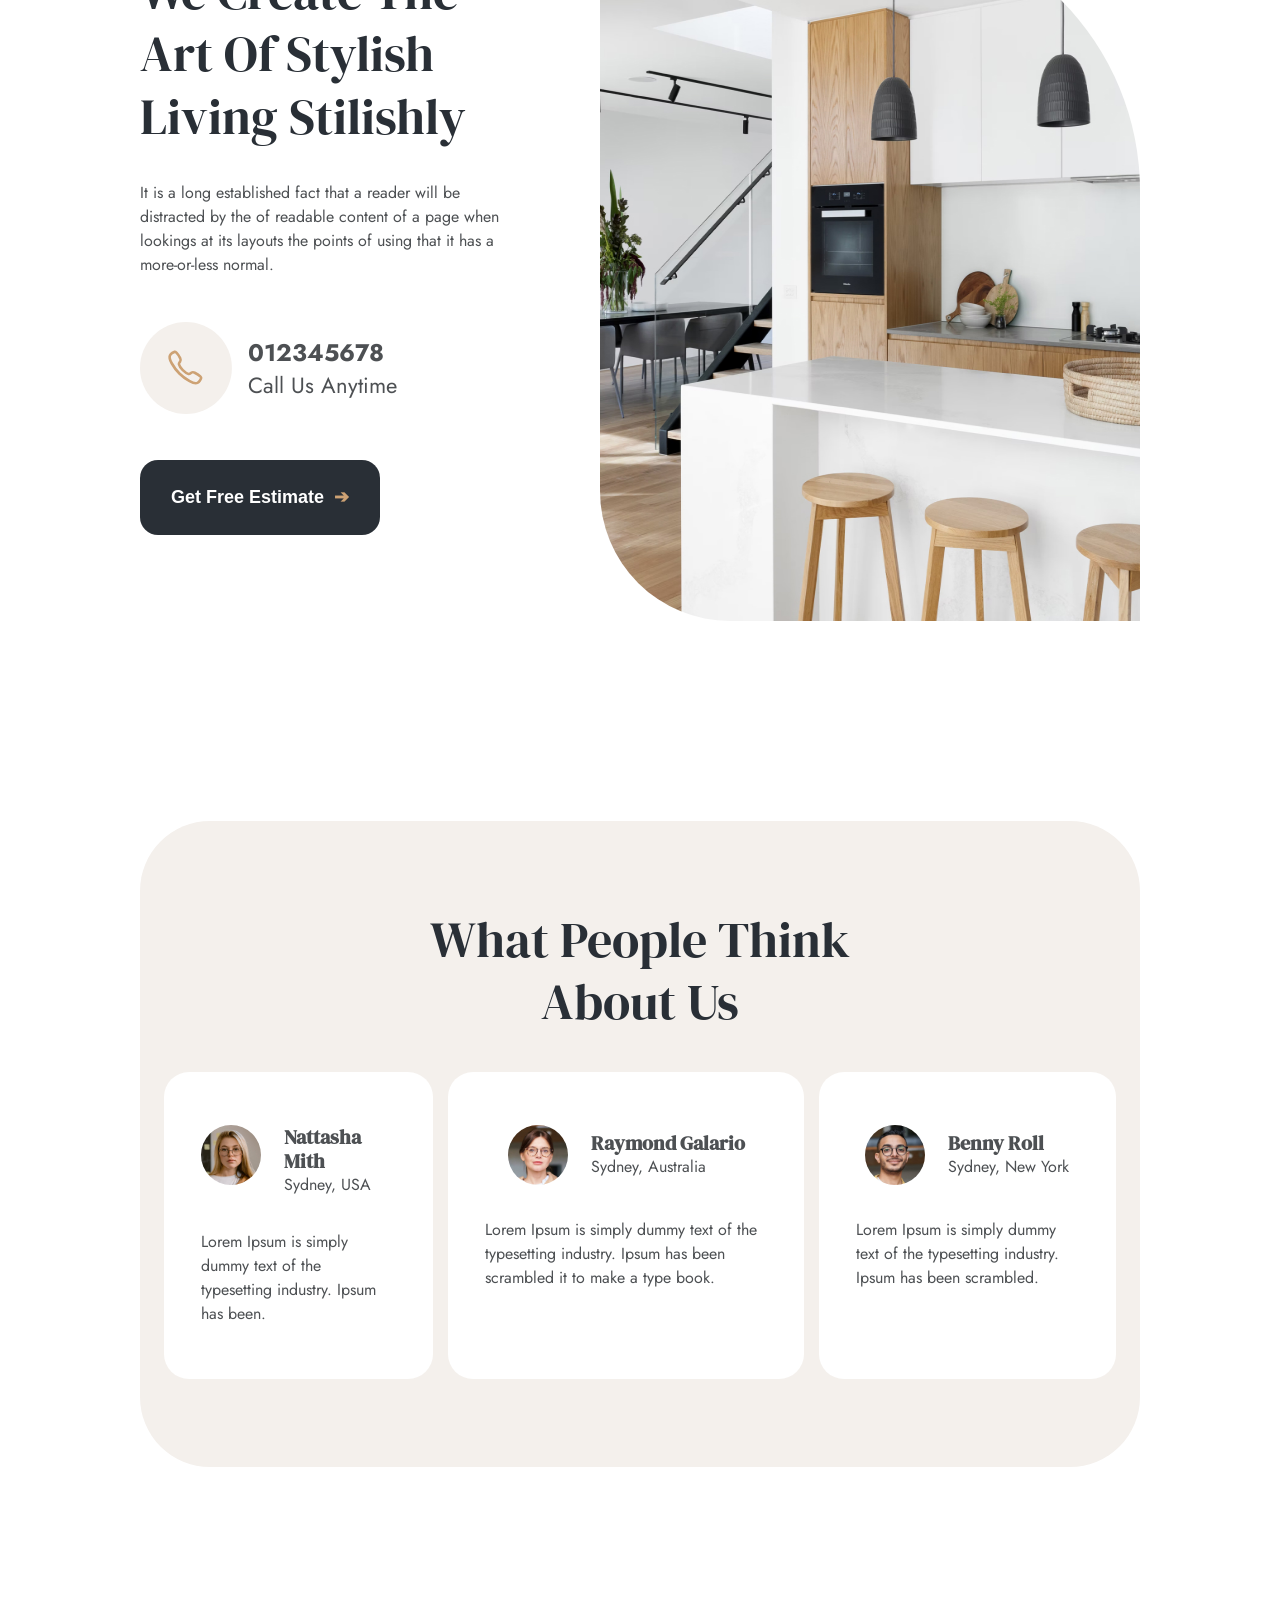
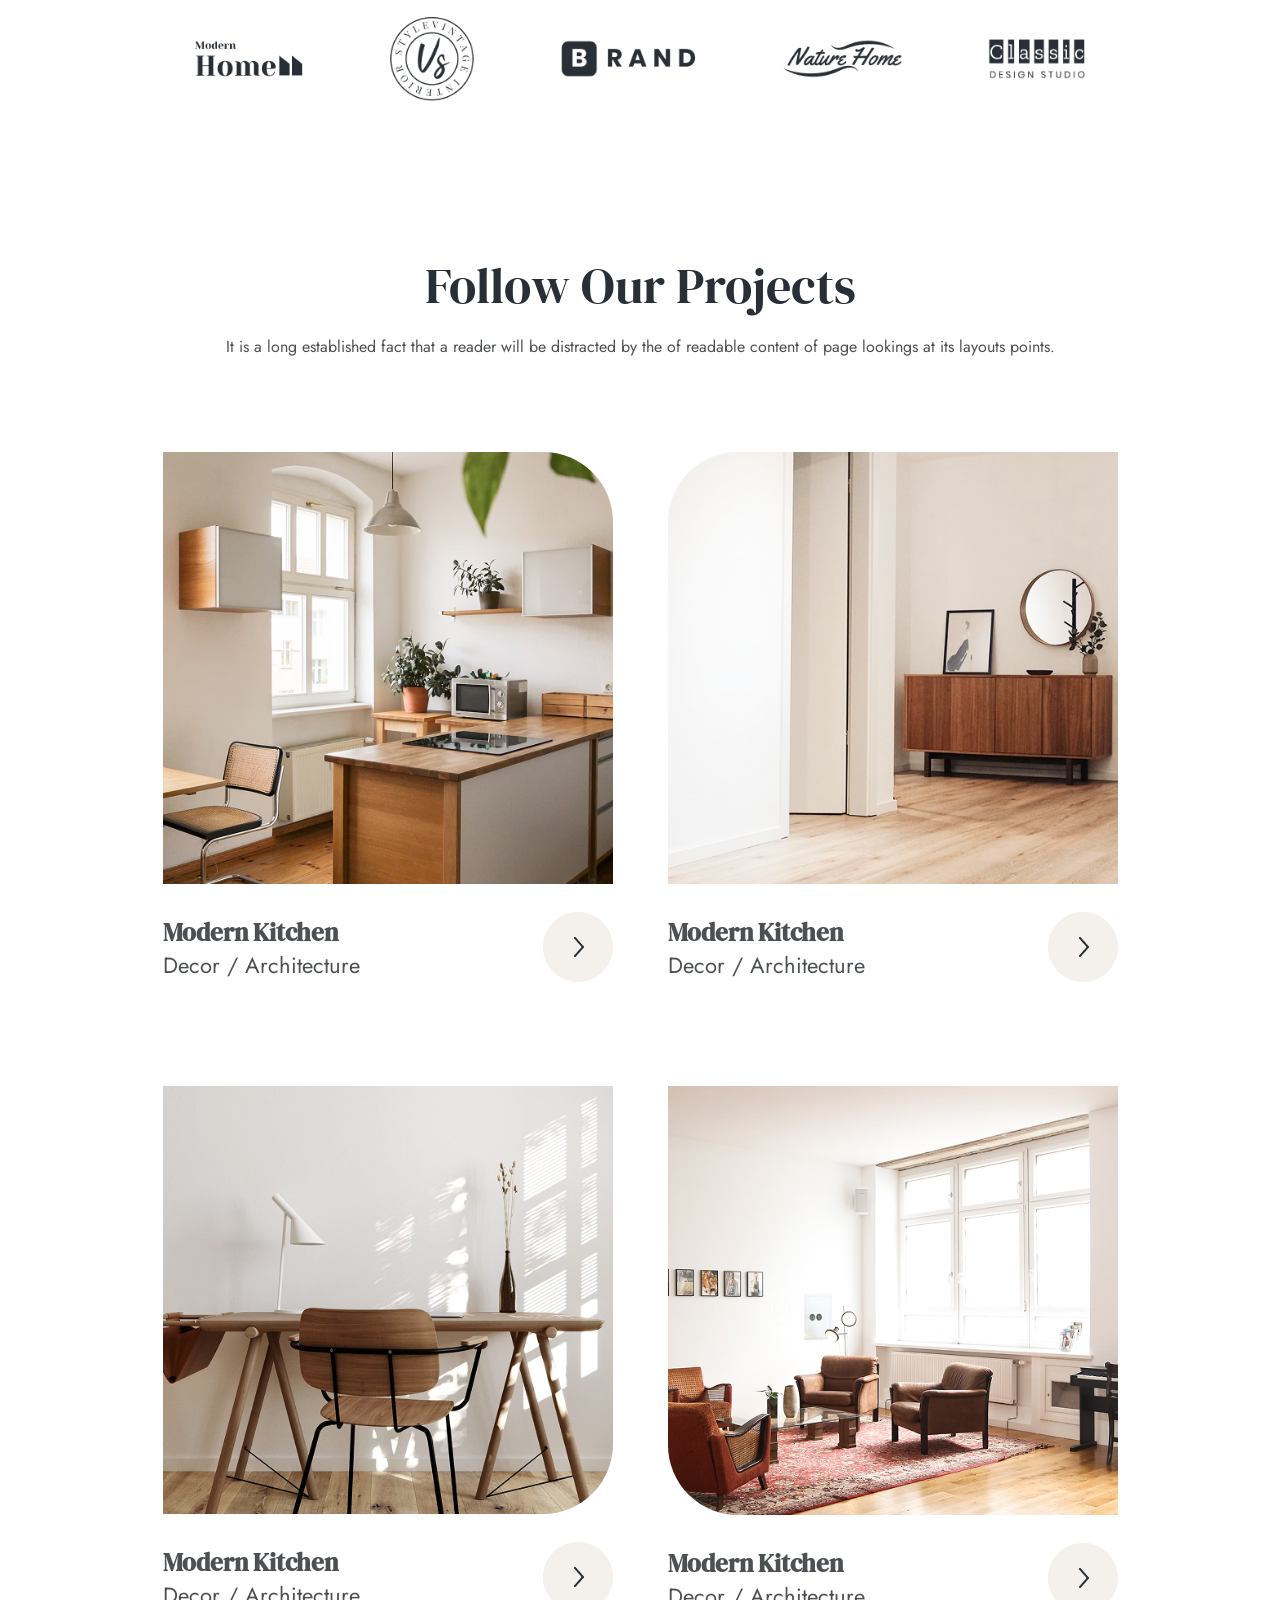
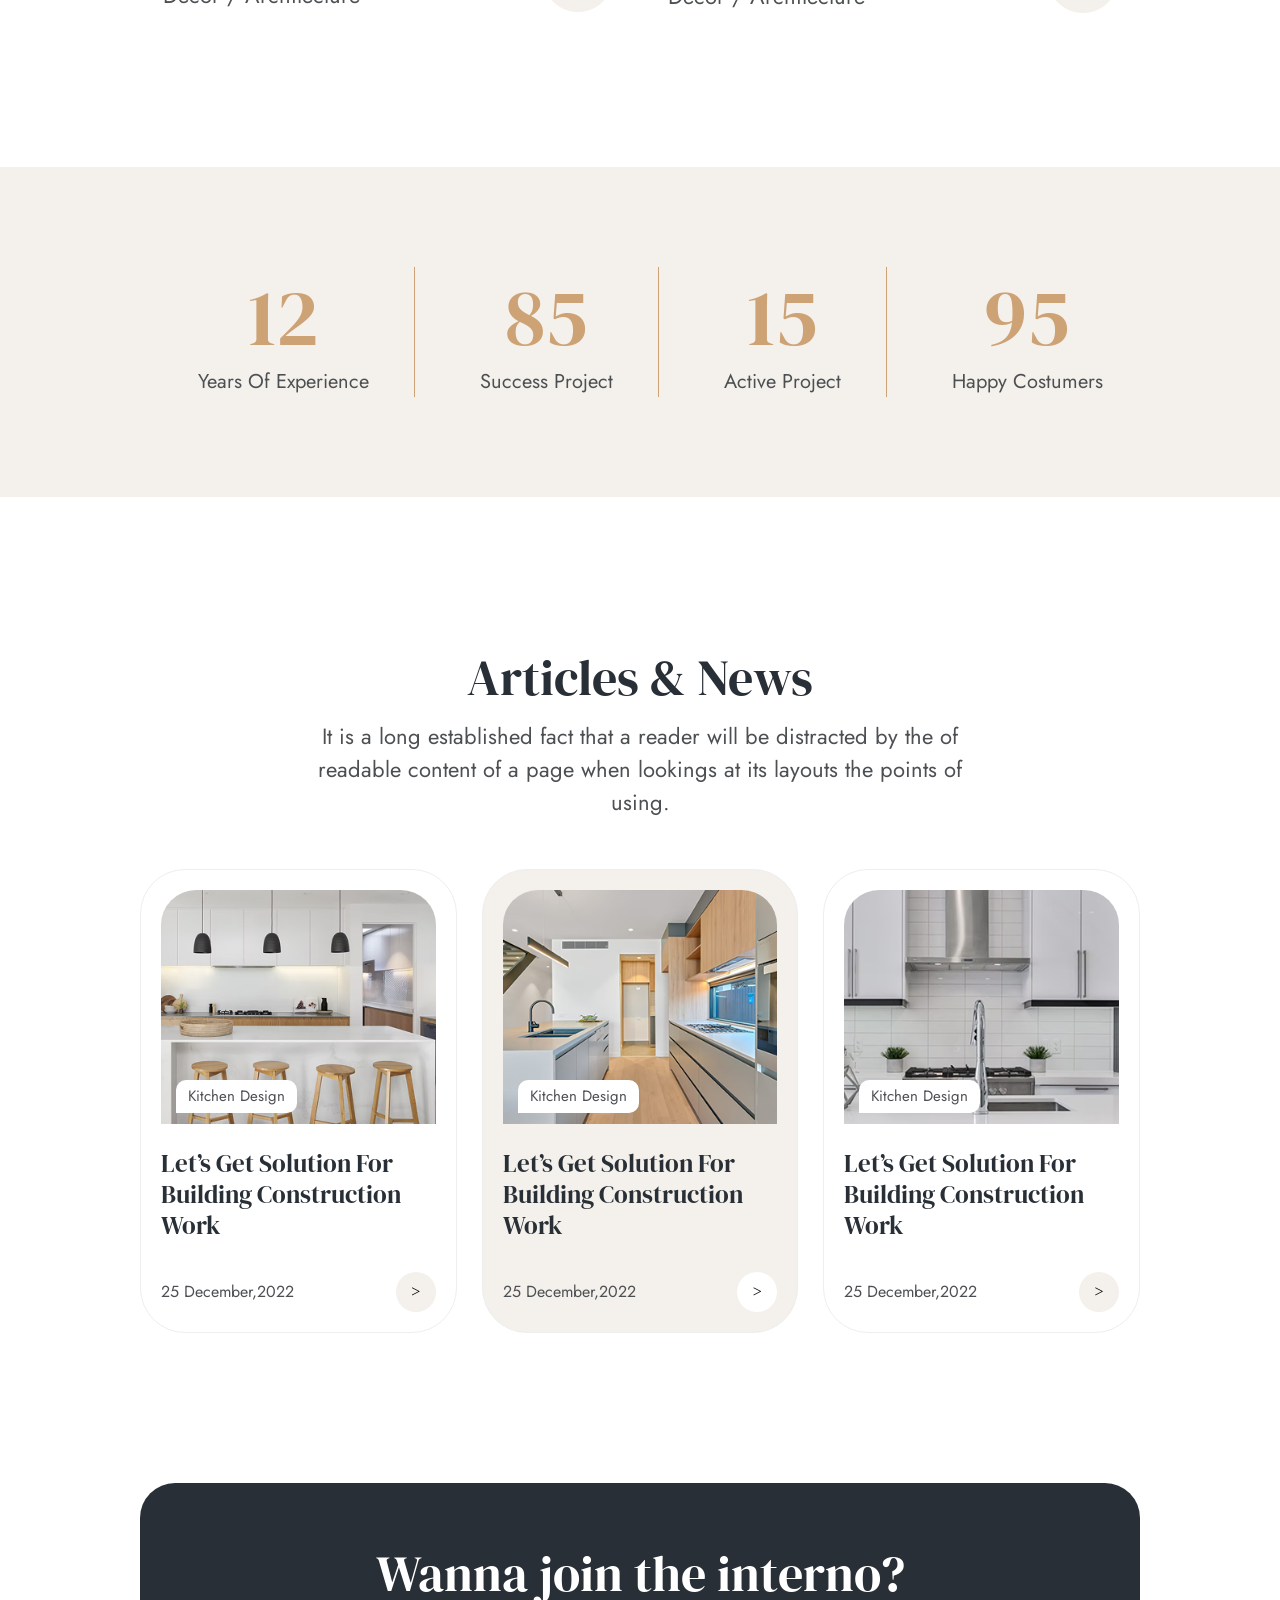
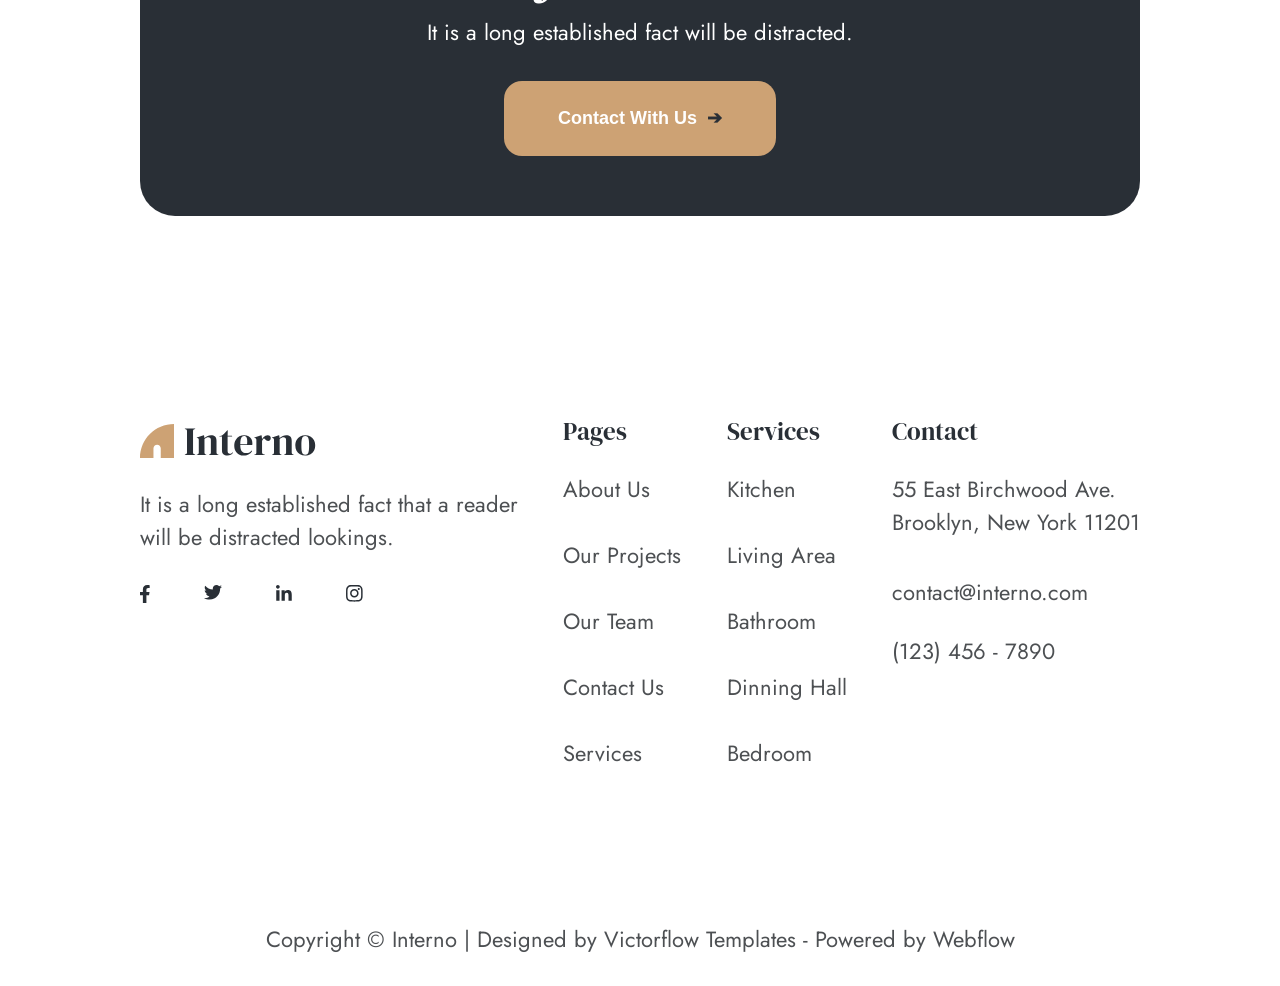
==== commit 5c397772: "small fixes" ====
--- a/html/index.html
+++ b/html/index.html
@@ -34,21 +34,21 @@
               <div class="nav__item dropdown">
                 <a href="#">Pages</a>
                 <ul class="dropdown__menu">
-                  <li><a href="#">Our Projects</a></li>
+                  <li><a href="../html/Project.html">Our Projects</a></li>
                   <li><a href="#">Professionals</a></li>
                   <li>
                     <a href="../html/Service-Single.html">Services Single</a>
                   </li>
-                  <li><a href="#">Pricing Plan</a></li>
-                  <li><a href="#">Blog</a></li>
+                  <li><a href="../html/Pricing.html">Pricing Plan</a></li>
+                  <li><a href="../html/blog.html">Blog</a></li>
                   <li><a href="#">FAQ</a></li>
                 </ul>
               </div>
 
-              <a href="#">Services</a>
-              <a href="#">Project</a>
-              <a href="#">Blog</a>
-              <a href="#">Contact</a>
+              <a href="../html/services.html">Services</a>
+              <a href="../html/Project.html">Project</a>
+              <a href="../html/blog.html">Blog</a>
+              <a href="../html/contactUs.html">Contact</a>
             </div>
 
             <figure class="searchIcon">
@@ -346,7 +346,7 @@
             <h3>Pages</h3>
             <ul>
               <a href="../html/aboutUs.html"><li>About Us</li></a>
-              <a href=""><li>Our Projects</li></a>
+              <a href="../html/Project.html"><li>Our Projects</li></a>
               <a href=""><li>Our Team</li></a>
               <a href="../html/contactUs.html"><li>Contact Us</li></a>
               <a href="../html/services.html"><li>Services</li></a>
--- a/css/index.css
+++ b/css/index.css
@@ -107,7 +107,7 @@
 @media (max-width: 400px) {
   button {
     font-size: 8px;
-    padding: 15px 18px;
+    padding: 20px 20px;
   }
   button .arrow {
     font-size: 12px;
@@ -121,7 +121,7 @@
   color: #292f36;
 }
 .button--primary:hover {
-  background-color: rgb(198.253968254, 149.4523809524, 97.246031746);
+  background-color: rgb(29.9947368421, 34.3842105263, 39.5052631579);
 }
 
 * {
@@ -134,11 +134,11 @@
 }
 
 .main__wrapper {
-  border: 1px solid red;
   max-width: 1000px;
   width: 100%;
   margin: 0 auto;
   box-sizing: border-box;
+  position: relative;
 }
 @media (max-width: 900px) {
   .main__wrapper {
@@ -157,6 +157,7 @@
 }
 
 header div {
+  margin: 28px 0;
   display: flex;
   align-items: center;
 }
@@ -170,42 +171,42 @@
     width: 50%;
   }
 }
-header div nav {
+header nav {
   display: flex;
   align-items: center;
   margin-left: auto;
-}
-header div nav .nav__links {
+  position: relative;
+}
+header nav .nav__links {
   display: flex;
   gap: 50px;
   position: relative;
 }
 @media (max-width: 900px) {
-  header div nav .nav__links {
+  header nav .nav__links {
     gap: 35px;
   }
 }
-header div nav a {
+header nav a {
   text-decoration: none;
   color: #292f36;
-  line-height: 125%;
   font-size: 20px;
   font-family: "Jost", sans-serif;
 }
-header div nav a:hover {
-  color: #cda274;
-}
-header div nav .nav__item {
+header nav a:hover {
+  color: #cda274;
+}
+header nav .nav__item {
   position: relative;
 }
-header div nav .nav__item a {
+header nav .nav__item a {
   text-decoration: none;
   color: #292f36;
 }
-header div nav .nav__item:hover {
-  color: #cda274;
-}
-header div nav .nav__item.dropdown .dropdown__menu {
+header nav .nav__item:hover {
+  color: #cda274;
+}
+header nav .nav__item.dropdown .dropdown__menu {
   display: none;
   position: absolute;
   top: 100%;
@@ -218,23 +219,27 @@
   min-width: 160px;
   z-index: 100;
 }
-header div nav .nav__item.dropdown .dropdown__menu li a {
+header nav .nav__item.dropdown .dropdown__menu li a {
   padding: 10px;
   display: block;
   color: #292f36;
   text-decoration: none;
 }
-header div nav .nav__item.dropdown .dropdown__menu li a:hover {
-  color: #cda274;
-}
-header div nav .nav__item.dropdown:hover .dropdown__menu {
+header nav .nav__item.dropdown .dropdown__menu li a:hover {
+  color: #cda274;
+}
+header nav .nav__item.dropdown:hover .dropdown__menu {
   display: block;
 }
-header div .searchIcon {
+header .searchIcon {
   margin-left: 30px;
 }
 
 .nav__check {
+  display: none;
+}
+
+.nav__toggle {
   display: none;
 }
 
@@ -246,35 +251,27 @@
   color: #292f36;
 }
 
-.nav__check {
-  display: none;
-}
-
-.nav__toggle {
-  display: none;
-}
-
 @media (max-width: 756px) {
-  .nav__toggle {
+  header .nav__toggle {
     display: block;
     font-size: 32px;
     cursor: pointer;
     margin-left: auto;
   }
-  .nav__links {
+  header .nav__links {
     display: none !important;
     position: absolute;
     left: 0;
     z-index: 100;
   }
-  #navCheck:checked ~ .nav__links {
+  header #navCheck:checked ~ .nav__links {
     display: flex !important;
     flex-direction: column;
     position: absolute;
-    top: 40px;
-    left: 400px;
-    width: 30%;
-    margin: 0;
+    top: 20px;
+    left: auto;
+    right: 20px;
+    width: 100px;
     background: white;
     border: 1px solid #ddd;
   }
@@ -787,22 +784,40 @@
   padding: 100px 0;
   justify-content: center;
 }
-@media (max-width: 700px) {
+@media (max-width: 950px) {
   .statistics {
-    gap: 30px;
-    padding: 70px 0;
-  }
-}
-@media (max-width: 400px) {
+    gap: 35px;
+  }
+}
+@media (max-width: 800px) {
   .statistics {
     display: grid;
+    grid-template-columns: 1fr 1fr;
+    padding-top: 60px;
+    padding-bottom: 60px;
+  }
+}
+@media (max-width: 700px) {
+  .statistics {
+    display: grid;
+    grid-template-columns: 1fr 1fr;
+    padding-top: 40px;
+    padding-bottom: 40px;
+  }
+}
+@media (max-width: 400px) {
+  .statistics {
+    display: grid;
+    grid-template-columns: 1fr;
+    padding-top: 20px;
+    padding-bottom: 20px;
   }
 }
 .statistics h1 {
   color: #cda274;
   font-size: 80px;
 }
-@media (max-width: 900px) {
+@media (max-width: 950px) {
   .statistics h1 {
     font-size: 60px;
   }
@@ -815,7 +830,7 @@
 .statistics p {
   font-size: 20px;
 }
-@media (max-width: 900px) {
+@media (max-width: 950px) {
   .statistics p {
     font-size: 18px;
   }
@@ -835,7 +850,7 @@
   border-right: none;
   padding-right: 0;
 }
-@media (max-width: 900px) {
+@media (max-width: 950px) {
   .statistics .statistic {
     padding: 0 10px;
     padding-right: 35px;
@@ -854,6 +869,7 @@
     padding: 0 0;
     padding-right: 0;
     padding-bottom: 40px;
+    margin: 0 150px;
   }
   .statistics .statistic:last-child {
     border-bottom: none;
